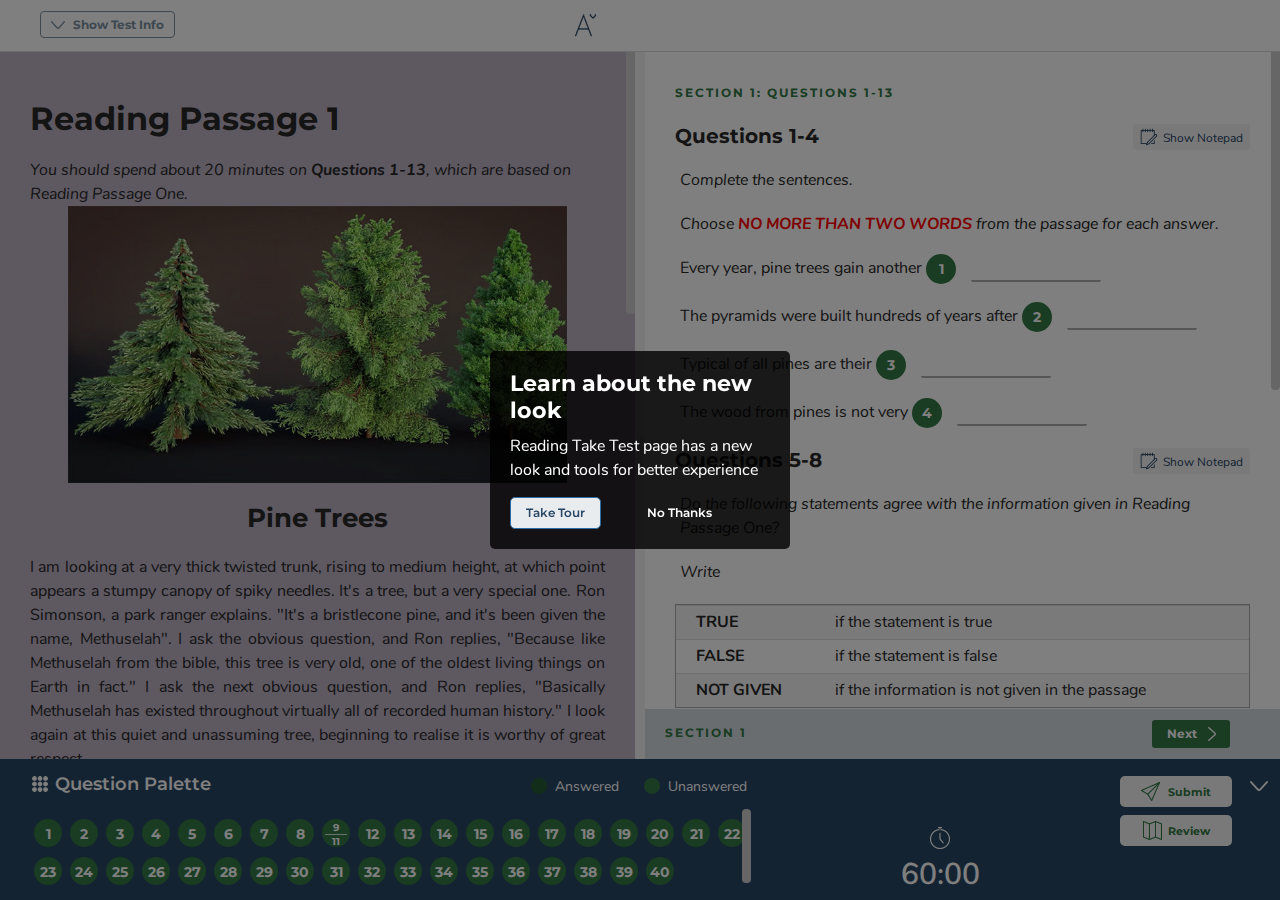
==== public/reading/index.html @ 8e98eeec "- Add project" ====
<!DOCTYPE html>
<html lang="en" dir="ltr" prefix="content: http://purl.org/rss/1.0/modules/content/ dc: http://purl.org/dc/terms/ foaf: http://xmlns.com/foaf/0.1/ og: http://ogp.me/ns# rdfs: http://www.w3.org/2000/01/rdf-schema# schema: http://schema.org/ sioc: http://rdfs.org/sioc/ns# sioct: http://rdfs.org/sioc/types# skos: http://www.w3.org/2004/02/skos/core# xsd: http://www.w3.org/2001/XMLSchema# ">

<head>
    <meta http-equiv="Content-Type" content="charset=UTF-8" />
    <meta charset="utf-8" />
    <script type="text/javascript">
		var count = 0;
		function check3(checkbox){
			if(!checkbox.checked) {
				count--;
			} else {
				if(count == 3) {
					alert("You can only select up to 3 answers!");
					checkbox.checked = false;
				} else {
					count++;
				}
			}
		}
	
        function submitAnswer(){
            var count = 0
            // document.getElementById("as_1").innerHTML = document.getElementById("q-3").value;
            if(document.getElementById("q-3").value.trim().toLowerCase() == "growth ring".trim().toLowerCase()){
                count= count + 1;
            }
            // document.getElementById("as_2").innerHTML = document.getElementById("q-4").value;
            if(document.getElementById("q-4").value.trim().toLowerCase() == "Methuselah sprouted".trim().toLowerCase()){
                count= count + 1;
            }
            // document.getElementById("as_3").innerHTML = document.getElementById("q-5").value;
            if(document.getElementById("q-5").value.trim().toLowerCase() == "cones".trim().toLowerCase() || document.getElementById("q-5").value.trim().toLowerCase() == "pine cones".trim().toLowerCase()){
                count= count + 1;
            }
            // document.getElementById("as_4").innerHTML = document.getElementById("q-6").value;
            if(document.getElementById("q-6").value.trim().toLowerCase() == "durable".trim().toLowerCase()){
                count= count + 1;
            }
            // document.getElementById("as_5").innerHTML = document.getElementById("q-7").value;
            if(document.getElementById("q-7").value.trim().toLowerCase() == "NOT GIVEN".trim().toLowerCase()){
                count= count + 1;
            }
            // document.getElementById("as_6").innerHTML = document.getElementById("q-8").value;
            if(document.getElementById("q-8").value.trim().toLowerCase() == "TRUE".trim().toLowerCase()){
                count= count + 1;
            }
            // document.getElementById("as_7").innerHTML = document.getElementById("q-9").value;
            if(document.getElementById("q-9").value.trim().toLowerCase() == "FALSE".trim().toLowerCase()){
                count= count + 1;
            }
            // document.getElementById("as_8").innerHTML = document.getElementById("q-10").value;
            if(document.getElementById("q-10").value.trim().toLowerCase() == "TRUE".trim().toLowerCase()){
                count= count + 1;
            }
            var listRadio = []
            if(document.getElementById("q-4097730-A").checked){
                listRadio.push(document.getElementById("q-4097730-A").value)
            }
            if(document.getElementById("q-4097730-B").checked){
                listRadio.push(document.getElementById("q-4097730-B").value)
            }
            if(document.getElementById("q-4097730-C").checked){
                listRadio.push(document.getElementById("q-4097730-C").value)
            }
            if(document.getElementById("q-4097730-D").checked){
                listRadio.push(document.getElementById("q-4097730-D").value)
            }
            if(document.getElementById("q-4097730-E").checked){
                listRadio.push(document.getElementById("q-4097730-E").value)
            }
            if(listRadio.length > 0){
				var text = "";
				for (i = 0; i < listRadio.length; i++) {
				    text += listRadio[i];
				}
				if(text.includes("A") && text.includes("C") && text.includes("D")){
					count= count + 3;
                } else if((text.includes("A") && text.includes("C")) || (text.includes("A") && text.includes("D")) || (text.includes("C") && text.includes("D"))){
					count= count + 2;
                } else if(text.includes("A") || text.includes("C") || text.includes("D")){
					count= count + 1;
                }					
            }

            var listQ12 = null
            if(document.getElementById("Choice-4097820-A").checked){
                listQ12 = document.getElementById("Choice-4097820-A").value
            }
            if(document.getElementById("Choice-4097820-B").checked){
                listQ12 = document.getElementById("Choice-4097820-B").value
            }
            if(document.getElementById("Choice-4097820-C").checked){
                listQ12 = document.getElementById("Choice-4097820-C").value
            }
            if(document.getElementById("Choice-4097820-D").checked){
                listQ12 = document.getElementById("Choice-4097820-D").value
            }
            if(listQ12 != null){
                // document.getElementById("as_10").innerHTML = listQ12;
                if(listQ12 == "A"){
                    count= count + 1;
                }
            }
            
            var listQ13 = null;
            if(document.getElementById("Choice-4097821-A").checked){
                listQ13 = document.getElementById("Choice-4097821-A").value
            }
            if(document.getElementById("Choice-4097821-B").checked){
                listQ13 = document.getElementById("Choice-4097821-B").value
            }
            if(document.getElementById("Choice-4097821-C").checked){
                listQ13 = document.getElementById("Choice-4097821-C").value
            }
            if(document.getElementById("Choice-4097821-D").checked){
                listQ13 = document.getElementById("Choice-4097821-D").value
            }
            if(listQ13 != null){
                // document.getElementById("as_11").innerHTML = listQ13;
                if(listQ13 == "D"){
                    count= count + 1;
                }
            }
            
            var listQ14 = null;
            if(document.getElementById("Choice-4098270-A").checked){
                listQ14 = document.getElementById("Choice-4098270-A").value
            }
            if(document.getElementById("Choice-4098270-B").checked){
                listQ14 = document.getElementById("Choice-4098270-B").value
            }
            if(document.getElementById("Choice-4098270-C").checked){
                listQ14 = document.getElementById("Choice-4098270-C").value
            }
            if(document.getElementById("Choice-4098270-D").checked){
                listQ14 = document.getElementById("Choice-4098270-D").value
            }
           
            if(listQ14 != null){
                // document.getElementById("as_12").innerHTML = listQ14;
                if(listQ14 == "B"){
                    count= count + 1;
                }
            }
            var listQ15 = null;
            if(document.getElementById("Choice-4098271-A").checked){
                listQ15 = document.getElementById("Choice-4098271-A").value
            }
            if(document.getElementById("Choice-4098271-B").checked){
                listQ15 = document.getElementById("Choice-4098271-B").value
            }
            if(document.getElementById("Choice-4098271-C").checked){
                listQ15 = document.getElementById("Choice-4098271-C").value
            }
            if(document.getElementById("Choice-4098271-D").checked){
                listQ15 = document.getElementById("Choice-4098271-D").value
            }
            if(listQ15 != null){
                // document.getElementById("as_13").innerHTML = listQ15;
                if(listQ15 == "A"){
                    count= count + 1;
                }
            }
         
            var listQ16 = null;
            if(document.getElementById("Choice-4098272-A").checked){
                listQ16 = document.getElementById("Choice-4098272-A").value
            }
            if(document.getElementById("Choice-4098272-B").checked){
                listQ16 = document.getElementById("Choice-4098272-B").value
            }
            if(document.getElementById("Choice-4098272-C").checked){
                listQ16 = document.getElementById("Choice-4098272-C").value
            }
            if(document.getElementById("Choice-4098272-D").checked){
                listQ16 = document.getElementById("Choice-4098272-D").value
            }
            if(listQ16 != null){
                // document.getElementById("as_14").innerHTML = listQ16;
                if(listQ16 == "D"){
                    count= count + 1;
                }
            }
            
            // document.getElementById("as_15").innerHTML = document.getElementById("q-17").value;
            if(document.getElementById("q-17").value.trim().toLowerCase() == "relevant dive time".trim().toLowerCase()){
                count= count + 1;
            }
            // document.getElementById("as_16").innerHTML = document.getElementById("q-18").value;
            if(document.getElementById("q-18").value.trim().toLowerCase() == "dive plan".trim().toLowerCase()){
                count= count + 1;
            }
            // document.getElementById("as_17").innerHTML = document.getElementById("q-19").value;
            if(document.getElementById("q-19").value.trim().toLowerCase() == "decompression stops".trim().toLowerCase()){
                count= count + 1;
            }
            // document.getElementById("as_18").innerHTML = document.getElementById("q-20").value;
            if(document.getElementById("q-20").value.trim().toLowerCase() == "guide rope".trim().toLowerCase()){
                count= count + 1;
            }
            // document.getElementById("as_19").innerHTML = document.getElementById("q-21").value;
            if(document.getElementById("q-21").value.trim().toLowerCase() == "sufficient tension".trim().toLowerCase()){
                count= count + 1;
            }
            // document.getElementById("as_20").innerHTML = document.getElementById("q-22").value;
            if(document.getElementById("q-22").value.trim().toLowerCase() == "one fails".trim().toLowerCase()){
                count= count + 1;
            }
            // document.getElementById("as_21").innerHTML = document.getElementById("q-23").value;
            if(document.getElementById("q-23").value.trim().toLowerCase() == "equally".trim().toLowerCase()){
                count= count + 1;
            }
            // document.getElementById("as_22").innerHTML = document.getElementById("q-24").value;
            if(document.getElementById("q-24").value.trim().toLowerCase() == "parted".trim().toLowerCase() || document.getElementById("q-24").value.trim().toLowerCase() == "parted company".trim().toLowerCase()){
                count= count + 1;
            }
            // document.getElementById("as_23").innerHTML = document.getElementById("q-25").value;
            if(document.getElementById("q-25").value.trim().toLowerCase() == "statistics".trim().toLowerCase()){
                count= count + 1;
            }
            // document.getElementById("as_24").innerHTML = document.getElementById("q-26").value;
            if(document.getElementById("q-26").value.trim().toLowerCase() == "never seen".trim().toLowerCase()){
                count= count + 1;
            }
            // document.getElementById("as_25").innerHTML = document.getElementById("q-27").value;
            if(document.getElementById("q-27").value.trim().toLowerCase() == "TRUE".trim().toLowerCase()){
                count= count + 1;
            }
            // document.getElementById("as_26").innerHTML = document.getElementById("q-28").value;
            if(document.getElementById("q-28").value.trim().toLowerCase() == "NOT GIVEN".trim().toLowerCase()){
                count= count + 1;
            }
            // document.getElementById("as_27").innerHTML = document.getElementById("q-29").value;
            if(document.getElementById("q-29").value.trim().toLowerCase() == "TRUE".trim().toLowerCase()){
                count= count + 1;
            }
            // document.getElementById("as_28").innerHTML = document.getElementById("q-30").value;
            if(document.getElementById("q-30").value.trim().toLowerCase() == "TRUE".trim().toLowerCase()){
                count= count + 1;
            }
            // document.getElementById("as_29").innerHTML = document.getElementById("q-31").value;
            if(document.getElementById("q-31").value.trim().toLowerCase() == "FALSE".trim().toLowerCase()){
                count= count + 1;
            }
            // document.getElementById("as_30").innerHTML = document.getElementById("q-32").value;
            if(document.getElementById("q-32").value.trim().toLowerCase() == "high moral standing".trim().toLowerCase()){
                count= count + 1;
            }
            // document.getElementById("as_31").innerHTML = document.getElementById("q-33").value;
            if(document.getElementById("q-33").value.trim().toLowerCase() == "parole officer".trim().toLowerCase()){
                count= count + 1;
            }
            // document.getElementById("as_32").innerHTML = document.getElementById("q-34").value;
            if(document.getElementById("q-34").value.trim().toLowerCase() == "regulatory condition".trim().toLowerCase()){
                count= count + 1;
            }
            // document.getElementById("as_33").innerHTML = document.getElementById("q-35").value;
            if(document.getElementById("q-35").value.trim().toLowerCase() == "parole violation hearing".trim().toLowerCase()){
                count= count + 1;
            }
            // document.getElementById("as_34").innerHTML = document.getElementById("q-36").value;
            if(document.getElementById("q-36").value.trim().toLowerCase() == "criminal recidivism".trim().toLowerCase()){
                count= count + 1;
            }
            // document.getElementById("as_35").innerHTML = document.getElementById("q-37").value;
            if(document.getElementById("q-37").value.trim().toLowerCase() == "system cracking".trim().toLowerCase()){
                count= count + 1;
            }
            // document.getElementById("as_36").innerHTML = document.getElementById("q-38").value;
            if(document.getElementById("q-38").value.trim().toLowerCase() == "probation".trim().toLowerCase()){
                count= count + 1;
            }
            // document.getElementById("as_37").innerHTML = document.getElementById("q-39").value;
            if(document.getElementById("q-39").value.trim().toLowerCase() == "curfew".trim().toLowerCase() || document.getElementById("q-39").value.trim().toLowerCase() == "a curfew".trim().toLowerCase()){
                count= count + 1;
            }
            // document.getElementById("as_38").innerHTML = document.getElementById("q-40").value;
            if(document.getElementById("q-40").value.trim().toLowerCase() == "good time".trim().toLowerCase()){
                count= count + 1;
            }

            var url_string = window.location.href; //window.location.href
            var url = new URL(url_string);
            var name = url.searchParams.get("name");
            var email = url.searchParams.get("email");
            const data = JSON.stringify({
                name: name,
                email: email,
                reading: count + "/40"
            });
            fetch('https://us-central1-ielts-demo-43ea9.cloudfunctions.net/api/saveResult', {
			mode: 'no-cors',
            method: 'POST',
            body: data,
			headers:{
				'Content-Type': 'application/json'
			}
            }).then((response) => {
                if (response.status == 0) {
                    document.getElementById("answer").innerHTML = "Successful!"
                }else{
                    document.getElementById("answer").innerHTML = "Error!"
                }
            });
        }
        window.NREUM || (NREUM = {}), __nr_require = function(e, n, t) {
            function r(t) {
                if (!n[t]) {
                    var o = n[t] = {
                        exports: {}
                    };
                    e[t][0].call(o.exports, function(n) {
                        var o = e[t][1][n];
                        return r(o || n)
                    }, o, o.exports)
                }
                return n[t].exports
            }
            if ("function" == typeof __nr_require) return __nr_require;
            for (var o = 0; o < t.length; o++) r(t[o]);
            return r
        }({
            1: [function(e, n, t) {
                function r() {}

                function o(e, n, t) {
                    return function() {
                        return i(e, [c.now()].concat(u(arguments)), n ? null : this, t), n ? void 0 : this
                    }
                }
                var i = e("handle"),
                    a = e(3),
                    u = e(4),
                    f = e("ee").get("tracer"),
                    c = e("loader"),
                    s = NREUM;
                "undefined" == typeof window.newrelic && (newrelic = s);
                var p = ["setPageViewName", "setCustomAttribute", "setErrorHandler", "finished", "addToTrace", "inlineHit", "addRelease"],
                    d = "api-",
                    l = d + "ixn-";
                a(p, function(e, n) {
                    s[n] = o(d + n, !0, "api")
                }), s.addPageAction = o(d + "addPageAction", !0), s.setCurrentRouteName = o(d + "routeName", !0), n.exports = newrelic, s.interaction = function() {
                    return (new r).get()
                };
                var m = r.prototype = {
                    createTracer: function(e, n) {
                        var t = {},
                            r = this,
                            o = "function" == typeof n;
                        return i(l + "tracer", [c.now(), e, t], r),
                            function() {
                                if (f.emit((o ? "" : "no-") + "fn-start", [c.now(), r, o], t), o) try {
                                    return n.apply(this, arguments)
                                } catch (e) {
                                    throw f.emit("fn-err", [arguments, this, e], t), e
                                } finally {
                                    f.emit("fn-end", [c.now()], t)
                                }
                            }
                    }
                };
                a("actionText,setName,setAttribute,save,ignore,onEnd,getContext,end,get".split(","), function(e, n) {
                    m[n] = o(l + n)
                }), newrelic.noticeError = function(e, n) {
                    "string" == typeof e && (e = new Error(e)), i("err", [e, c.now(), !1, n])
                }
            }, {}],
            2: [function(e, n, t) {
                function r(e, n) {
                    if (!o) return !1;
                    if (e !== o) return !1;
                    if (!n) return !0;
                    if (!i) return !1;
                    for (var t = i.split("."), r = n.split("."), a = 0; a < r.length; a++)
                        if (r[a] !== t[a]) return !1;
                    return !0
                }
                var o = null,
                    i = null,
                    a = /Version\/(\S+)\s+Safari/;
                if (navigator.userAgent) {
                    var u = navigator.userAgent,
                        f = u.match(a);
                    f && u.indexOf("Chrome") === -1 && u.indexOf("Chromium") === -1 && (o = "Safari", i = f[1])
                }
                n.exports = {
                    agent: o,
                    version: i,
                    match: r
                }
            }, {}],
            3: [function(e, n, t) {
                function r(e, n) {
                    var t = [],
                        r = "",
                        i = 0;
                    for (r in e) o.call(e, r) && (t[i] = n(r, e[r]), i += 1);
                    return t
                }
                var o = Object.prototype.hasOwnProperty;
                n.exports = r
            }, {}],
            4: [function(e, n, t) {
                function r(e, n, t) {
                    n || (n = 0), "undefined" == typeof t && (t = e ? e.length : 0);
                    for (var r = -1, o = t - n || 0, i = Array(o < 0 ? 0 : o); ++r < o;) i[r] = e[n + r];
                    return i
                }
                n.exports = r
            }, {}],
            5: [function(e, n, t) {
                n.exports = {
                    exists: "undefined" != typeof window.performance && window.performance.timing && "undefined" != typeof window.performance.timing.navigationStart
                }
            }, {}],
            ee: [function(e, n, t) {
                function r() {}

                function o(e) {
                    function n(e) {
                        return e && e instanceof r ? e : e ? f(e, u, i) : i()
                    }

                    function t(t, r, o, i) {
                        if (!d.aborted || i) {
                            e && e(t, r, o);
                            for (var a = n(o), u = v(t), f = u.length, c = 0; c < f; c++) u[c].apply(a, r);
                            var p = s[y[t]];
                            return p && p.push([b, t, r, a]), a
                        }
                    }

                    function l(e, n) {
                        h[e] = v(e).concat(n)
                    }

                    function m(e, n) {
                        var t = h[e];
                        if (t)
                            for (var r = 0; r < t.length; r++) t[r] === n && t.splice(r, 1)
                    }

                    function v(e) {
                        return h[e] || []
                    }

                    function g(e) {
                        return p[e] = p[e] || o(t)
                    }

                    function w(e, n) {
                        c(e, function(e, t) {
                            n = n || "feature", y[t] = n, n in s || (s[n] = [])
                        })
                    }
                    var h = {},
                        y = {},
                        b = {
                            on: l,
                            addEventListener: l,
                            removeEventListener: m,
                            emit: t,
                            get: g,
                            listeners: v,
                            context: n,
                            buffer: w,
                            abort: a,
                            aborted: !1
                        };
                    return b
                }

                function i() {
                    return new r
                }

                function a() {
                    (s.api || s.feature) && (d.aborted = !0, s = d.backlog = {})
                }
                var u = "nr@context",
                    f = e("gos"),
                    c = e(3),
                    s = {},
                    p = {},
                    d = n.exports = o();
                d.backlog = s
            }, {}],
            gos: [function(e, n, t) {
                function r(e, n, t) {
                    if (o.call(e, n)) return e[n];
                    var r = t();
                    if (Object.defineProperty && Object.keys) try {
                        return Object.defineProperty(e, n, {
                            value: r,
                            writable: !0,
                            enumerable: !1
                        }), r
                    } catch (i) {}
                    return e[n] = r, r
                }
                var o = Object.prototype.hasOwnProperty;
                n.exports = r
            }, {}],
            handle: [function(e, n, t) {
                function r(e, n, t, r) {
                    o.buffer([e], r), o.emit(e, n, t)
                }
                var o = e("ee").get("handle");
                n.exports = r, r.ee = o
            }, {}],
            id: [function(e, n, t) {
                function r(e) {
                    var n = typeof e;
                    return !e || "object" !== n && "function" !== n ? -1 : e === window ? 0 : a(e, i, function() {
                        return o++
                    })
                }
                var o = 1,
                    i = "nr@id",
                    a = e("gos");
                n.exports = r
            }, {}],
            loader: [function(e, n, t) {
                function r() {
                    if (!E++) {
                        var e = x.info = NREUM.info,
                            n = l.getElementsByTagName("script")[0];
                        if (setTimeout(s.abort, 3e4), !(e && e.licenseKey && e.applicationID && n)) return s.abort();
                        c(y, function(n, t) {
                            e[n] || (e[n] = t)
                        }), f("mark", ["onload", a() + x.offset], null, "api");
                        var t = l.createElement("script");
                        t.src = "https://" + e.agent, n.parentNode.insertBefore(t, n)
                    }
                }

                function o() {
                    "complete" === l.readyState && i()
                }

                function i() {
                    f("mark", ["domContent", a() + x.offset], null, "api")
                }

                function a() {
                    return O.exists && performance.now ? Math.round(performance.now()) : (u = Math.max((new Date).getTime(), u)) - x.offset
                }
                var u = (new Date).getTime(),
                    f = e("handle"),
                    c = e(3),
                    s = e("ee"),
                    p = e(2),
                    d = window,
                    l = d.document,
                    m = "addEventListener",
                    v = "attachEvent",
                    g = d.XMLHttpRequest,
                    w = g && g.prototype;
                NREUM.o = {
                    ST: setTimeout,
                    SI: d.setImmediate,
                    CT: clearTimeout,
                    XHR: g,
                    REQ: d.Request,
                    EV: d.Event,
                    PR: d.Promise,
                    MO: d.MutationObserver
                };
                var h = "" + location,
                    y = {
                        beacon: "bam.nr-data.net",
                        errorBeacon: "bam.nr-data.net",
                        agent: "js-agent.newrelic.com/nr-1130.min.js"
                    },
                    b = g && w && w[m] && !/CriOS/.test(navigator.userAgent),
                    x = n.exports = {
                        offset: u,
                        now: a,
                        origin: h,
                        features: {},
                        xhrWrappable: b,
                        userAgent: p
                    };
                e(1), l[m] ? (l[m]("DOMContentLoaded", i, !1), d[m]("load", r, !1)) : (l[v]("onreadystatechange", o), d[v]("onload", r)), f("mark", ["firstbyte", u], null, "api");
                var E = 0,
                    O = e(5)
            }, {}]
        }, {}, ["loader"]);
    </script>
    <script>
        (function(i, s, o, g, r, a, m) {
            i["GoogleAnalyticsObject"] = r;
            i[r] = i[r] || function() {
                (i[r].q = i[r].q || []).push(arguments)
            }, i[r].l = 1 * new Date();
            a = s.createElement(o), m = s.getElementsByTagName(o)[0];
            a.async = 1;
            a.src = g;
            m.parentNode.insertBefore(a, m)
        })(window, document, "script", "https://www.google-analytics.com/analytics.js", "ga");
        ga("create", "UA-63735582-4", {
            "cookieDomain": "auto"
        });
        ga("set", "anonymizeIp", true);
        ga("send", "pageview");
    </script>
    <script>
        var _hmt = _hmt || [];
        (function() {
            var hm = document.createElement('script');
            hm.src = 'https://hm.baidu.com/hm.js?26adf5e5bbdbc85e894a11335becab78';
            var s = document.getElementsByTagName('script')[0];
            s.parentNode.insertBefore(hm, s);
        })();
    </script>
    <meta name="title" content="IELTS Mock Test 2018 - December_Reading Practice Test 1" />
    <link rel="canonical" href="https://ieltsonlinetests.com/ielts-mock-test-2018-december-reading-practice-test-1" />
    <meta name="keywords" content="IELTS Mock Test 2018 - December_Reading Practice Test 1" />
    <meta property="og:image" content="https://ieltsonlinetests.com/sites/default/files/iot_logo_square.jpg" />
    <meta property="og:image:url" content="https://ieltsonlinetests.com/sites/default/files/iot_logo_square.jpg" />
    <meta name="Generator" content="Drupal 8 (https://www.drupal.org)" />
    <meta name="MobileOptimized" content="width" />
    <meta name="HandheldFriendly" content="true" />
    <meta name="viewport" content="width=device-width, initial-scale=1.0" />
    <link rel="shortcut icon" href="sites/default/files/IOTFavIcon20x20px.png" type="image/png" />
    <link rel="alternate" hreflang="en" href="https://ieltsonlinetests.com/ielts-mock-test-2018-december-reading-practice-test-1" />
    <link rel="revision" href="https://ieltsonlinetests.com/ielts-mock-test-2018-december-reading-practice-test-1" />
    <title>IELTS Mock Test 2018 - December Reading Practice Test 1</title>
    <meta name="baidu-site-verification" content="mSgLLGPyqi" />
    <meta name="shenma-site-verification" content="c470a8a613dec0f3dd9b5d6df4836258_1523957324" />
    <meta name="360-site-verification" content="50c3068b67bd3e35d71ad15a43703242" />
    <meta name="sogou_site_verification" content="20FijwCsfE" />
    <meta name="msvalidate.01" content="5CBD4E42067EF2EC49331733F7BCEDE3" />
    <link rel="stylesheet" media="all" href="sites/default/files/css/css_NLtSCCngfBi18vvhHCz7g5Ba_-ZnyMHhO8j4w04t7PY.css" />
    <link rel="stylesheet" media="all" href="sites/default/files/css/css_1YDGZk5mXB440b_fLcIpnqJHUE_aLVNm4bgp-RUKN-o.css" />
    <link rel="stylesheet" media="all" href="sites/default/files/css/css_jAoCCbbgtnwuQr3BPoFNCuQUEUsSZnuqj5MMRdEerwY.css" />
    <link rel="stylesheet" media="all" href="sites/default/files/css/css_e5KXZioTwsd3X54m0402dJ7GUSn9cNMMNZ_Al4C4-Xc.css" />
    <link rel="stylesheet" media="all" href="sites/default/files/css/css_GWCUfQ1sYopwpJhtDG5RwcblNAW-TJqzmiP88Bld2WE.css" />
    <!--[if lte IE 8]><script src="/sites/default/files/js/js_VtafjXmRvoUgAzqzYTA3Wrjkx9wcWhjP0G4ZnnqRamA.js"></script><![endif]-->
    <script src="sites/default/files/js/js_B7pS3ddmNLFYOJi3j28odiodelMu-EhaOeKlHZ8E6y0.js"></script>
    <!--[if lt IE 9]><script src="https://oss.maxcdn.com/libs/html5shiv/3.7.0/html5shiv.js"></script><script src="https://oss.maxcdn.com/libs/respond.js/1.4.2/respond.min.js"></script><![endif]-->
</head>

<body class="reading-page show-palette path-node page-node-type-quiz has-glyphicons anonymous-user">
    <div id="overlay-region" class="">&nbsp;</div>
    <div id="overlay-menu"></div><a href="#main-content" class="visually-hidden focusable"> Skip to main content</a>
    <div class="dialog-off-canvas-main-canvas" data-off-canvas-main-canvas>
        <div class="region region-header-question">
            <section id="block-headerquestion" class="block block-iot-ielts block-headerquestion clearfix">
                <nav class="menu-res menu-res-reading hidden-lg hidden-md">
                    <div class="msr-menu clearfix">
                        <nav class="menu-reading">
                            <ul>
                                <li class="font-size"> <a href="#"><span class="icon-text"></span>Text Size</a>
                                    <div class="text-font-size">
                                        <ul>
                                            <li><a class="font-large" href="javascript:;">Aa</a></li>
                                            <li><a class="font-medium" href="javascript:;">Aa</a></li>
                                            <li><a class="font-small" href="javascript:;">Aa</a></li>
                                        </ul>
                                    </div>
                                </li>
                                <!--<li>
                                    <a href="http://13.239.60.188/" class="exit-the-test2" data-dialog-type="modal2"> <span class="icon-exit"></span>Exit Test </a>
                                </li>-->
                            </ul>
                        </nav>
                    </div>
                </nav>
                <header class="reading-header">
                    <div class="container">
                        <div class="rh-top hidden-sm hidden-xs">
                            <div class="test-hero hidden-sm hidden-xs"> <img alt="" src="2018-03/MTdec2018.png">
                                <h1 class="test-caption">IELTS Mock Test 2018 - December</h1>
                                <div class="test-vote">
                                    <div id="rate-node-408577" class="rate-widget-fivestar">
                                        <div class="item-list test-vote">
                                            <div class="star-rating" title="74%"> <span class="rating-point">3.7</span>
                                                <div class="back-stars">
                                                    <a class="fa fa-star rate-fivestar-1 link-popup-login" data-target="#modal-login-pop" data-toggle="modal" href="#"></a>
                                                    <a class="fa fa-star rate-fivestar-2 link-popup-login" data-target="#modal-login-pop" data-toggle="modal" href="#"></a>
                                                    <a class="fa fa-star rate-fivestar-3 link-popup-login" data-target="#modal-login-pop" data-toggle="modal" href="#"></a>
                                                    <a class="fa fa-star-o rate-fivestar-4 link-popup-login" data-target="#modal-login-pop" data-toggle="modal" href="#"></a>
                                                    <a class="fa fa-star-o rate-fivestar-5 link-popup-login" data-target="#modal-login-pop" data-toggle="modal" href="#"></a>
                                                </div> <em>(140 votes)</em></div>
                                        </div>
                                    </div>
                                </div>
                            </div>
                            <!-- <div class="components">
                                <div class="test-des">
                                    <div class="test-published"> <span class="icon-ts icon-calendar"></span> Published on: 22 Mar 2018</div>
                                    <div class="test-views"> <span class="icon-ts icon-view"></span> Views: 295869</div>
                                    <div class="test-taken"> <span class="icon-ts icon-taken"></span> Tests Taken: 47592</div>
                                </div>
			    </div> -->
                            <div class="brand-reading brand-reading">
                                <div class="om-icon"></div>
                                <p>Reading Practice Test 1</p>
                            </div>
                        </div>
                        <div class="rh-menu"><span class="show-test-menu hidden-sm hidden-xs"><em></em> Show Test Info</span>
                            <nav class="menu-reading hidden-sm hidden-xs">
                                <ul>
                                    <li><a href="#" class="pop"><span class="icon-text"></span></a>
                                        <div class="popover-cont">
                                            <div class='reading-font-wrap'>
                                                <div class='reading-font font-large'>Aa</div>
                                                <div class='reading-font font-medium'>Aa</div>
                                                <div class='reading-font font-small'>Aa</div>
                                            </div>
                                        </div>
                                    </li>
                                    <!--<li> <a href="http://13.239.60.188/" class="exit-the-test2 pop2" data-dialog-type="modal2"><span class="icon-exit"></span></a>
                                        <div class="popover-cont">Exit Test</div>
                                    </li>-->
                                </ul>
                            </nav>
                            <!-- <div class="rh-right">
                                <a href="index.html" class="logo-small"> <img alt="" src="themes/iot/images/logo_small.png"> </a>
                            </div> -->
                            <!-- <a href="index.html" class="logo-brand"> <img alt="" src="themes/iot/images/logo.svg"> </a> -->
                            <div class="nav-icon hidden-lg hidden-md"> <span></span> <span></span> <span></span> <span></span> <span></span> <span></span></div>
                        </div>
                    </div>
                </header>
                <div class="modal fade" id="modal-share" tabindex="-1" role="dialog" aria-labelledby="mySmallModalLabel">
                    <div class="modal-dialog modal-auto modal-share">
                        <div class="iot-modal-wrapper"> <i class="ion-android-close close-modal" data-dismiss="modal" aria-label="Close"> </i>
                            <h2 class="modal-caption"> Share this test</h2>
                            <div class="modal-share-content">
                                <div class="share-socer share-ranking">
                                    <input type="text" class="txt txt-link share-result" value="https://ieltsonlinetests.com/ielts-mock-test-2018-december-reading-practice-test-1">
                                    <div class="ss-social">
                                        <a href="#" class="btn btn-coppy-url share-result"> <span class="icon-copy"></span> Copy URL </a>
                                        <div class="ss-share a2a_kit"> <span>&nbsp; </span> <a class="a2a_button_facebook" href="#"><i class="fa fa-facebook"></i></a> <a class="a2a_button_twitter" href="#"><i class="fa fa-twitter"></i></a> <a class="a2a_button_google_plus" href="#"><i class="fa fa-google-plus"></i></a></div>
                                    </div>
                                </div>
                            </div>
                        </div>
                    </div>
                </div>
            </section>
        </div>
        <div class="region region-content">
            <div data-drupal-messages-fallback class="hidden"></div>
            <article data-history-node-id="409312" role="article" about="/ielts-mock-test-2018-december-reading-practice-test-1">
                <div class="modal fade" id="modal-exit-test" tabindex="-1" role="dialog" aria-labelledby="mySmallModalLabel" style="display: none;">
                    <div class="modal-dialog modal-auto modal-time-left">
                        <div class=""> <i class="ion-android-close close-modal" data-dismiss="modal" aria-label="Close"> </i>
                            <h2 class="modal-caption"> Are you sure you want to exit?</h2>
                            <div class="review-content">
                                <div class="control-modal-button"> <a class="btn-retake" href="collection/ielts-mock-test-2018-december.html"><span></span> Exit the test </a> <a class="btn-cancel" data-dismiss="modal" aria-label="Close"><span></span> Cancel</a></div>
                            </div>
                        </div>
                    </div>
                </div>
                <div class="modal fade" id="modal-exit-test-solution" tabindex="-1" role="dialog" aria-labelledby="mySmallModalLabel" style="display: none;">
                    <div class="modal-dialog modal-auto modal-time-left modal-solution">
                        <div class="iot-modal-wrapper"> <i class="ion-android-close close-modal" data-dismiss="modal" aria-label="Close"> </i>
                            <h2 class="modal-caption"> Are you sure you want to view the solution now?</h2>
                            <p class="modal-des">*This action will NOT submit your test and your answers will be LOST</p>
                            <div class="review-content">
                                <div class="control-modal-button"> <a class="md-submit-bt" href="ielts-mock-test-2018-december-reading-practice-test-1/solution.html"><span></span> View the solution </a> <a class="btn-cancel" data-dismiss="modal" aria-label="Close"><span></span> Cancel</a></div>
                            </div>
                        </div>
                    </div>
                </div>
                <div class="modal fade in" id="modal-solution" tabindex="-1" role="dialog" aria-labelledby="mySmallModalLabel" style="display: none;">
                    <div class="modal-dialog modal-auto modal-profile">
                        <div class=""> <i class="ion-android-close close-modal" data-dismiss="modal" aria-label="Close"> </i>
                            <h2 class="modal-caption"> Review your answers</h2>
                            <div class="review-content">
                                <div class="rc-row">
                                    <div class="rc-col">
                                        <div class="rc-item"> <span>Q1:</span>
                                            <p id="txtq1"></p>
                                        </div>
                                    </div>
                                    <div class="rc-col">
                                        <div class="rc-item"> <span>Q2:</span>
                                            <p id="txtq2"></p>
                                        </div>
                                    </div>
                                    <div class="rc-col">
                                        <div class="rc-item"> <span>Q3:</span>
                                            <p id="txtq3"></p>
                                        </div>
                                    </div>
                                    <div class="rc-col">
                                        <div class="rc-item"> <span>Q4:</span>
                                            <p id="txtq4"></p>
                                        </div>
                                    </div>
                                    <div class="rc-col">
                                        <div class="rc-item"> <span>Q5:</span>
                                            <p id="txtq5"></p>
                                        </div>
                                    </div>
                                    <div class="rc-col">
                                        <div class="rc-item"> <span>Q6:</span>
                                            <p id="txtq6"></p>
                                        </div>
                                    </div>
                                    <div class="rc-col">
                                        <div class="rc-item"> <span>Q7:</span>
                                            <p id="txtq7"></p>
                                        </div>
                                    </div>
                                    <div class="rc-col">
                                        <div class="rc-item"> <span>Q8:</span>
                                            <p id="txtq8"></p>
                                        </div>
                                    </div>
                                    <div class="rc-col">
                                        <div class="rc-item"> <span>Q9-11:</span>
                                            <p id="txtq9-11"></p>
                                        </div>
                                    </div>
                                    <div class="rc-col">
                                        <div class="rc-item"> <span>Q12:</span>
                                            <p id="txtq12"></p>
                                        </div>
                                    </div>
                                    <div class="rc-col">
                                        <div class="rc-item"> <span>Q13:</span>
                                            <p id="txtq13"></p>
                                        </div>
                                    </div>
                                    <div class="rc-col">
                                        <div class="rc-item"> <span>Q14:</span>
                                            <p id="txtq14"></p>
                                        </div>
                                    </div>
                                    <div class="rc-col">
                                        <div class="rc-item"> <span>Q15:</span>
                                            <p id="txtq15"></p>
                                        </div>
                                    </div>
                                    <div class="rc-col">
                                        <div class="rc-item"> <span>Q16:</span>
                                            <p id="txtq16"></p>
                                        </div>
                                    </div>
                                    <div class="rc-col">
                                        <div class="rc-item"> <span>Q17:</span>
                                            <p id="txtq17"></p>
                                        </div>
                                    </div>
                                    <div class="rc-col">
                                        <div class="rc-item"> <span>Q18:</span>
                                            <p id="txtq18"></p>
                                        </div>
                                    </div>
                                    <div class="rc-col">
                                        <div class="rc-item"> <span>Q19:</span>
                                            <p id="txtq19"></p>
                                        </div>
                                    </div>
                                    <div class="rc-col">
                                        <div class="rc-item"> <span>Q20:</span>
                                            <p id="txtq20"></p>
                                        </div>
                                    </div>
                                    <div class="rc-col">
                                        <div class="rc-item"> <span>Q21:</span>
                                            <p id="txtq21"></p>
                                        </div>
                                    </div>
                                    <div class="rc-col">
                                        <div class="rc-item"> <span>Q22:</span>
                                            <p id="txtq22"></p>
                                        </div>
                                    </div>
                                    <div class="rc-col">
                                        <div class="rc-item"> <span>Q23:</span>
                                            <p id="txtq23"></p>
                                        </div>
                                    </div>
                                    <div class="rc-col">
                                        <div class="rc-item"> <span>Q24:</span>
                                            <p id="txtq24"></p>
                                        </div>
                                    </div>
                                    <div class="rc-col">
                                        <div class="rc-item"> <span>Q25:</span>
                                            <p id="txtq25"></p>
                                        </div>
                                    </div>
                                    <div class="rc-col">
                                        <div class="rc-item"> <span>Q26:</span>
                                            <p id="txtq26"></p>
                                        </div>
                                    </div>
                                    <div class="rc-col">
                                        <div class="rc-item"> <span>Q27:</span>
                                            <p id="txtq27"></p>
                                        </div>
                                    </div>
                                    <div class="rc-col">
                                        <div class="rc-item"> <span>Q28:</span>
                                            <p id="txtq28"></p>
                                        </div>
                                    </div>
                                    <div class="rc-col">
                                        <div class="rc-item"> <span>Q29:</span>
                                            <p id="txtq29"></p>
                                        </div>
                                    </div>
                                    <div class="rc-col">
                                        <div class="rc-item"> <span>Q30:</span>
                                            <p id="txtq30"></p>
                                        </div>
                                    </div>
                                    <div class="rc-col">
                                        <div class="rc-item"> <span>Q31:</span>
                                            <p id="txtq31"></p>
                                        </div>
                                    </div>
                                    <div class="rc-col">
                                        <div class="rc-item"> <span>Q32:</span>
                                            <p id="txtq32"></p>
                                        </div>
                                    </div>
                                    <div class="rc-col">
                                        <div class="rc-item"> <span>Q33:</span>
                                            <p id="txtq33"></p>
                                        </div>
                                    </div>
                                    <div class="rc-col">
                                        <div class="rc-item"> <span>Q34:</span>
                                            <p id="txtq34"></p>
                                        </div>
                                    </div>
                                    <div class="rc-col">
                                        <div class="rc-item"> <span>Q35:</span>
                                            <p id="txtq35"></p>
                                        </div>
                                    </div>
                                    <div class="rc-col">
                                        <div class="rc-item"> <span>Q36:</span>
                                            <p id="txtq36"></p>
                                        </div>
                                    </div>
                                    <div class="rc-col">
                                        <div class="rc-item"> <span>Q37:</span>
                                            <p id="txtq37"></p>
                                        </div>
                                    </div>
                                    <div class="rc-col">
                                        <div class="rc-item"> <span>Q38:</span>
                                            <p id="txtq38"></p>
                                        </div>
                                    </div>
                                    <div class="rc-col">
                                        <div class="rc-item"> <span>Q39:</span>
                                            <p id="txtq39"></p>
                                        </div>
                                    </div>
                                    <div class="rc-col">
                                        <div class="rc-item"> <span>Q40:</span>
                                            <p id="txtq40"></p>
                                        </div>
                                    </div>
                                    <div class="clearfix"></div>
                                </div>
                                <div class="bp-control text-center"> <a data-dismiss="modal" aria-label="Close"> Close </a></div>
                            </div>
                        </div>
                    </div>
                </div>
                <div class="modal fade" id="modal-expired" tabindex="-1" role="dialog" aria-labelledby="mySmallModalLabel" style="display: none;">
                    <div class="modal-dialog modal-auto modal-time-left">
                        <div class=""> <i class="ion-android-close close-modal" data-dismiss="modal" aria-label="Close"> </i>
                            <h2 class="modal-caption"> Time is up</h2>
                            <p class="modal-des">Please choose the following option</p>
                            <div class="review-content">
                                <div class="bp-control-time-left ">
                                    <a class="link-popup-login rf-button" data-target="#modal-login-pop" data-toggle="modal" data-submittest="submit" href="#"> <span class="icon-submit"></span> Submit and Review Answers </a>
                                    <a class="btn-continute"> <span></span> Continue to finish the test </a> <a href="collection/ielts-mock-test-2018-december.html" class="btn-retake"><span></span> Exit the test </a></div>
                            </div>
                        </div>
                    </div>
                </div>
                <div class="modal fade" id="modal-submit" tabindex="-1" role="dialog" aria-labelledby="mySmallModalLabel" style="display: none;">
                    <div class="modal-dialog modal-auto modal-submit">
                        <div class=""> <i class="ion-android-close close-modal" data-dismiss="modal" aria-label="Close"> </i>
                            <h2 class="modal-caption"> Are you sure you want to submit?</h2>
                            <p class="modal-des">&nbsp;</p>
                            <div class="review-content">
                                <div class="control-modal-button"> <a id="submit-test-block" class="submit-test-block md-submit-bt"><span></span> Submit and Review Answers </a> <a class="btn-cancel btn-start-time-audio" data-dismiss="modal" aria-label="Close"><span></span> Cancel</a></div>
                            </div>
                        </div>
                    </div>
                </div>
                <div class="testing reading-box api">
                    <div id="slpit-one" class="split split-item">
                        <div style="background-color: #d6e4da; height:0;">
                            <div id="context-menu" class="context-menu" style="position: relative;display: none;width: 180px;">
                                <div title="Highlight Red" class="cm-item cm-pink" data-color="hl-pink"></div>
                                <div title="Highlight Blue" class="cm-item cm-blue" data-color="hl-blue"></div>
                                <div title="Highlight Green" class="cm-item cm-green" data-color="hl-green"></div>
                                <div title="Remove Highlight" class="cm-item cm-delete" data-color="cm-delete"></div>
                            </div>
                        </div>
                        <div class="split-right padding-top-1" style="background-color: #bcb1c3;">
                            <div id="set-container-1" class="tab-section-reading active">
                                <div class="passage-description">
                                    <h1><a name="bookmark13"></a>Reading Passage 1</h1>
                                    <p><em>You should spend about 20 minutes on <strong>Questions 1-13</strong>, which are based on Reading Passage One.</em></p>
                                </div>
                                <div class="section-image"><img height="auto" src="2018-03/Pine Trees.jpg" /></div>
                                <h2 class="subtitle"> Pine Trees</h2>
                                <div class="passage-content">
                                    <p class="text-align-justify">I am looking at a very thick twisted trunk, rising to medium height, at which point appears a stumpy canopy of spiky needles. It's a tree, but a very special one. Ron Simonson, a park ranger explains. "It's a bristlecone pine, and it's been given the name, Methuselah". I ask the obvious question, and Ron replies, "Because like Methuselah from the bible, this tree is very old, one of the oldest living things on Earth in fact." I ask the next obvious question, and Ron replies, "Basically Methuselah has existed throughout virtually all of recorded human history." I look again at this quiet and unassuming tree, beginning to realise it is worthy of great respect.</p>
                                    <p class="text-align-justify">Being in a cold climate, facing limited summer seasons, rooted in nutrient poor and dry soil, and subject to high winds and withering winters, bristlecone pines mature very slowly indeed. Yet mature they do, as with all pines becoming fractionally thicker every year as another growth ring is added to their truck. By counting these, we can accurately state that, as of 2011, Methuselah was4,842 years old, meaning that it sprouted as a seedling in 2832 BC, centuries before the ancient Egyptians began building their pyramids. And that's just one fascinating fact about that well-known species of tree - the pine.</p>
                                    <p class="text-align-justify">Pines trees are native to most of the Northern Hemisphere. Several species have adapted to the harsh conditions of high elevations and latitudes, including Methuselah himself, growing among the peaks of the White Mountains of Northern California.</p>
                                    <p class="text-align-justify">Pines can be small, such as the Siberian Dwarf Pine, or huge, such as the Ponderosa Pine in the wilds of Oregon, and there are over 100 varieties in all. They have been introduced in to the more temperate portions of the Southern Hemisphere, where they are now grown widely, becoming a familiar feature in parks and gardens. It would not be too much of an exaggeration to say that almost everyone knows pines.</p>
                                    <p class="text-align-justify">These trees certainly have many telltale characteristics. They are evergreen, usually with needle-like foliage and a sharp pleasant 'pine smell. They are often large and imposing, with thick scaly bark, and always produce their signature pine cones. These formations are certainly not simple. They can be male (small, inconspicuous, and shedding pollen) or female (large, woody, and containing seeds), even when appearing on the same tree. They have numerous scales arranged in a spiral, with seeds (on the female) tucked within. As the cone opens, the seeds eventually fall out, mostly to be dispersed by the wind, or sometimes by birds. In some varieties, the cones remain closed until their binding resin is melted by forest fires.</p>
                                    <p class="text-align-justify">This last fact - the need for wildfires for regeneration - is another fascinating aspect of many pine species. In fire-prone areas, it can result in extensive stands of pines, a good example being in 'pine barrens'. These are eco-regions of sandy nutrient-poor soil dominated by pines, since the frequency of natural (usually lightning-induced) fires weeds out the less fire-tolerant species. It is perhaps sad that modern fire prevention methods have resulted in the decline of many pine species in the wild, and most ancient pine barrens are now being taken over by other forest vegetation.</p>
                                    <p class="text-align-justify">However, the situation is very different for home and commercial use, which has seen pines become a very common sight. As these trees grow fast, can be planted in dense arrays, and produce attractive and easily moulded wood, they are favourites for commercial plantations. The wood is fragrant, but prone to decay, so it is most suitable for indoor or dry carpentry, rather than outdoors, where more durable varieties are necessary. As for other uses of pines, their branches are valued as Christmas trees, and their wood is also pulped in factories for paper and chipboard production. Pine resin is a byproduct, and this is collected for distillation into turpentine, an important industrial solvent.</p>
                                    <p class="text-align-justify">In a more homely sense, perhaps what people most like are the cones, the largest of which are regularly used by children and craft enthusiasts. With the widespread distribution of pines across the Northern Hemisphere, cones form part of the many traditional cultures there, where they are used for decorative purposes, fire starters, bird feeders, or just intriguing natural playthings for young children. Many people lament that modern manufactured toys in the more affluent of these countries have displaced cones, although some Nordic communities still teach traditional 'cone-craft' in high schools.</p>
                                    <p class="text-align-justify">For some reason, I always come back to Methuselah. Ron tells me a story. In 1964, a student was taking a coring sample from another bristlecone pine in the area. His coring toll broke, so the tree was cut down to allow dating by an examination of a cross-section of its trunk. Upon doing this, to the astonishment of all, 4,844 rings were counted, signifying that the tree was even older than Methuselah. Ron smiles wryly at the thought. 'We deliberately killed the oldest life on Earth. That's one reason why we keep the location of Methuselah a secret. This tree is precious, and must be kept free from all human interference.'</p>
                                </div>
                            </div>
                            <div id="set-container-2" class="tab-section-reading hidden">
                                <div class="passage-description">
                                    <h1><a name="bookmark21"></a>Reading Passage 2</h1>
                                    <p><em>You should spend about 20 minutes on <strong>Questions 14-26</strong>, which are based on Reading Passage Two</em>.</p>
                                </div>
                                <div class="section-image"><img height="auto" src="2018-03/An Insanely Dangerous Activity.jpg" /></div>
                                <h2 class="subtitle"> An Insanely Dangerous Activity</h2>
                                <div class="passage-content">
                                    <p>Agnes Milowka was one of the foremost cave divers in the world. Female, photogenic, and experienced, she had gained international recognition for her exploratory work in many&nbsp;underground caverns around the world. In early 2011, she entered Tank Cave, near Mount Gambier,&nbsp;a seven-kilometre maze of narrow tunnels - yet ones she had explored many times before. Deep&nbsp;inside, she parted company from her dive buddy to explore a tight passageway through which only&nbsp;one person could pass. What happened next will never be exactly known, but the nature of the&nbsp;cave suggests that she became disoriented during a ‘silt-out’. Unable to manoeuvre quickly, with&nbsp;visibility almost zero, she could not find her way back, and her air ran out.</p>
                                    <p>Thinking of these last moments is disturbing, but illustrates the obvious dangers of cave diving. When anything goes wrong, divers cannot swim vertically to the surface, but must instead navigate&nbsp;the entire way back. The dive is immediately abandoned, but even with the full team at hand, the&nbsp;return is complicated by narrow tunnels, often lined with sand, mud, or clay, all of which can be&nbsp;easily disturbed - the dreaded ‘silt-out’ - where, in a few seconds, the diver is in a panic-inducing&nbsp;soup of sediment, virtually blind. Artificial light is swallowed in the pitch blackness, and there&nbsp;always needs to be sufficient breathing gas. In short, cave diving seems an insanely dangerous&nbsp;activity.</p>
                                    <p>Yet the cave-diving community disputes this, arguing that their sport is actually safer than normal open-sea recreational diving. This is due to the much greater degrees of experience and training,&nbsp;and the special equipment used. Most fatalities that have occurred are a result of breaking accepted&nbsp;protocols, where improperly trained and inadequately equipped divers take on caves well beyond&nbsp;their capabilities. Cave divers maintain that, if the rules and guidelines are followed, their sport&nbsp;becomes acceptably safe. In the rare cases where deaths have happened while following these,&nbsp;there have typically been unusual circumstances, such as unexpected currents or rock falls.</p>
                                    <p>So, what are those protocols? There are five major ones, all decided upon after extensive accident analysis (the breaking down of accident reports to find their most common causes). Firstly, a cave&nbsp;diver should be trained and experienced. This is done in carefully documented components, each&nbsp;dealing with increasingly complex facets of cave diving, and accompanied with relevant, dive time&nbsp;before progression onwards is allowed. The next rule is the same as with all diving, whether open-sea or cave. It concerns the maximum depths and the decompression stops needed to allow the&nbsp;release of dissolved nitrogen from the blood. This is all carefully calculated in a dive plan before&nbsp;entering the water, and every diver must strictly adhere to this.</p>
                                    <p>The next two protocols each concern a vital piece of equipment. Firstly, a guide rope is an absolute necessity. This is secured at the cave entrance, and fed into the cave by the lead diver. Sufficient&nbsp;tension is always maintained, and often the rope is tied up at regular lengths within the cave&nbsp;interior to ensure this. In the event of a silt-out, all divers, in theory, can find this rope, using&nbsp;it to guide their way back to the cave entrance. Equally crucial are the lights. A diver without&nbsp;lights is effectively marooned, unable to go anywhere. Each diver is therefore required to have&nbsp;three independent sources: a primary, and two backups. These are checked under the water when&nbsp;entering the cave, and the protocol states that if even one of these fails, the dive is abandoned for&nbsp;all members of the team.</p>
                                    <p>The final protocol is, in some ways, the most basic, and concerns the breathing gas. With no quick escape, the ‘rule of thirds’ prevails. Here, one third of the gas is reserved for exploring into the&nbsp;cave, one third for retreating out of it, and one third as a reserve in the event of an emergency, or&nbsp;to support fellow divers. Most protocols suggest keeping each third in a separate air system, so&nbsp;that the loss of one - for example, due to a valve rupture - will not imperil the other two. Another&nbsp;variation is to ensure that these three separate systems are used equally, so that the remaining air is&nbsp;kept balanced. Again, this is a defence against the loss of one system, maximising the amount of air&nbsp;remaining for the return.</p>
                                    <p>By following all such protocols, the risk is minimised, so that cave diving, as far as can be proven with the limited statistics available, is said to be safer than driving a car. Yet, as the sad death of&nbsp;Agnes Milowka shows, lethal mishaps can always occur. The question to be asked then is why&nbsp;anyone would want to dive into cold, confined, pitch-dark, subterranean cave systems in the first&nbsp;place. The answer is supplied by a cave-diving leader: ‘You get to see things that human beings&nbsp;have never seen before. Nothing on Earth can compare to that.’</p>
                                </div>
                            </div>
                            <div id="set-container-3" class="tab-section-reading hidden">
                                <div class="passage-description">
                                    <h1><a name="bookmark23"></a>Reading Passage 3</h1>
                                    <p><em>You should spend about 20 minutes on <strong>Questions 27-40</strong>, which are based on Reading Passage Three.</em></p>
                                </div>
                                <div class="section-image"><img height="auto" src="2018-03/Criminal Rehabilitation.jpg" /></div>
                                <h2 class="subtitle"> Criminal Rehabilitation: A Difficult Issue</h2>
                                <div class="passage-content">
                                    <p>When convicted criminals have served long terms of imprisonment, it is obvious that, upon their release, one cannot necessarily expect them to be reformed and able to reintegrate into society. In&nbsp;the potential ly rough and violent ganglands of prisons, quite the opposite may occur, which raises a&nbsp;difficult dilemma in the criminal justice system. To maintain social order, those who break the law&nbsp;are expected to be punished, yet that same maintenance of order means that rehabilitation must be&nbsp;given a high emphasis.</p>
                                    <p>The ethic of rehabilitation is based on the assumption that criminal tendencies are not necessarily permanent, and that former inmates can successfully lead lives in which they contribute positively&nbsp;to society. The ultimate goal is to prevent them from reoffending, an event technically known&nbsp;as criminal recidivism. Prisons therefore contain systems of education or therapy, as well as&nbsp;assessment to determine whether inmates have truly developed remorse for past misdeeds, an&nbsp;ability to reintegrate into society, and intentions to do so. Assessing this accurately is a difficult&nbsp;issue, and it must be accepted that there are some people who can never be rehabilitated, however&nbsp;much we try.</p>
                                    <p>The term psychopath is often used here, one of the key determiners of this condition being an inability to learn from past mistakes. Techniques towards improving their behaviour are&nbsp;thus&nbsp;unlikely to work. Obviously, recidivism is highly correlated with this condition, yet studies&nbsp;have shown that psychopathie prisoners are equally likely to be released from prisons as non-psychopathic ones. This is often explained by the fact that psychopathic individuals develop better&nbsp;strategies at disguising their intentions, and become more adept at tricking others. Treatment and&nbsp;therapy merely give them knowledge of penal and judicial procedures, which they can then twist to&nbsp;their advantage, colloquially known as ‘system cracking’.</p>
                                    <p>Cases such as these reveal the biggest problem with rehabilitation: the difficulty of reading the deepest intentions of human beings. Nevertheless, inmates will be released, and consequently need&nbsp;assistance for their reintegration into society. This is most commonly done through parole, which&nbsp;involves serving the remainder of a sentence outside of prison. This is different from probation,&nbsp;which is used instead of prison sentences, and consequently places greater restrictions upon the&nbsp;subject. A similar system is supervised release, where the subject faces the same restrictions as&nbsp;probation, but only after serving the entire prison sentence. Whatever the case, the parole officer&nbsp;will monitor the released inmate, offering support and assistance wherever possible.</p>
                                    <p>The decision about whether to grant parole usually lies with a parole board. Members may be judges, psychiatrists, criminologists, and appointed citizens from the local community. The common factor is that they all have a good education, and are judged to be of high moral standing. Yet again, trying to assess the inmate’s psychological state and what intentions lie within is&nbsp;problematic at best. Good conduct while inside the prison system is the most obvious prerequisite,&nbsp;but other factors based on the support networks existing outside also play a role. Having already&nbsp;established a permanent residence, and having gained employment, is usually mandatory.</p>
                                    <p>Upon being released on parole, there are&nbsp;still a variety of regulatory conditions to be met. These include the obvious, such as obeying the law, and contacting the parole officer at specified&nbsp;intervals, but may be more individual and specific, such as the non-use of drugs and alcohol,&nbsp;and return to the home residence before a certain time (known as a curfew). Upon ignoring any&nbsp;of these, an arrest warrant is issued, parole time is stopped, and there follows a parole violation&nbsp;hearing. The parole board then makes a decision about whether to revoke the parole (which sees&nbsp;the subject reincarcerated) or to allow parole to continue. As mentioned, such decisions are not a&nbsp;hard science, and mistakes can be made.</p>
                                    <p>it is this which can make parole a controversial and politically charged issue. It only takes one highly publicised crime from a person on parole to sway public opinion violently against this&nbsp;system. Thus, the political will is often lacking, which has seen, for example, some US states&nbsp;abolish the parole system completely, and others having done so for specific offences. This is often&nbsp;a response to public pressure, rather than a considered assessment of the pros and cons. As always,&nbsp;the same argument applies without parole as an intermediate step, released inmates may face an&nbsp;uphill battle to avoid recidivism, costing society much more in the longer term.</p>
                                    <p>A more innovative method to encourage rehabilitation is ‘time off for good behaviour’. For each year of imprisonment, it automatically allots inmates who exhibit good behaviour a certain number&nbsp;of days. This means that, year after year, the ‘good time’ is accrued, resulting in an eventual release&nbsp;perhaps one third of the sentence earlier. However, if the inmates commit more than a certain&nbsp;number of infractions, or particularly serious ones, they then forfeit their time, and must complete&nbsp;the full, duration of their sentence.</p>
                                </div>
                            </div>
                        </div>
                    </div>
                    <div id="slpit-two" class="split split-item">
                        <div class="split-left">
                            <div id="set-question-1" class="tab-section-question-reading active">
                                <div class="sl-caption"> <span>Section 1: Questions 1-13</span></div>
                                <div class="sec-content-1 ">
                                    <div class="question question-1">
                                        <div class="sl-caption">
                                            <div class="collapse nodepad" aria-expanded="true" id="nodepad11">
                                                <textarea placeholder="Your draft goes here..."></textarea>
                                            </div>
                                            <div class="sl-caption-right">
                                                <a class="btn-show-note " data-toggle="collapse" data-target="#nodepad11" href="javascript:void(0)" aria-expanded="true"> <strong></strong>Show Notepad </a>
                                            </div>
                                        </div>
                                        <h3>Questions 1-4</h3>
                                        <div class="sl-item">
                                            <div class="type_blank">
                                                <p><em>Complete the sentences.</em></p>
                                                <p><em>Choose <span style="color:#ff0000;"><strong>NO MORE THAN TWO WORDS</strong></span> from the passage for each answer.</em></p>
                                                <p>Every year, pine trees gain another <span class="number-wrap-inline"> <span class="number">1</span>
                                                    <input type="text" class="iot-question" data-num="1" data-q_type="8" id="q-3" spellcheck="false">
                                                    </span>
                                                </p>
                                                <p>The pyramids were built hundreds of years after <span class="number-wrap-inline"> <span class="number">2</span>
                                                    <input type="text" class="iot-question" data-num="2" data-q_type="8" id="q-4" spellcheck="false">
                                                    </span>
                                                </p>
                                                <p>Typical of all pines are their <span class="number-wrap-inline"> <span class="number">3</span>
                                                    <input type="text" class="iot-question" data-num="3" data-q_type="8" id="q-5" spellcheck="false">
                                                    </span>
                                                </p>
                                                <p>The wood from pines is not very <span class="number-wrap-inline"> <span class="number">4</span>
                                                    <input type="text" class="iot-question" data-num="4" data-q_type="8" id="q-6" spellcheck="false">
                                                    </span>
                                                </p>
                                            </div>
                                            <ul style="margin-top: 20px;"></ul>
                                        </div>
                                    </div>
                                    <div class="question question-2">
                                        <div class="sl-caption">
                                            <div class="collapse nodepad" aria-expanded="true" id="nodepad12">
                                                <textarea placeholder="Your draft goes here..."></textarea>
                                            </div>
                                            <div class="sl-caption-right">
                                                <a class="btn-show-note " data-toggle="collapse" data-target="#nodepad12" href="javascript:void(0)" aria-expanded="true"> <strong></strong>Show Notepad </a>
                                            </div>
                                        </div>
                                        <h3>Questions 5-8</h3>
                                        <div class="drop_down sl-item">
                                            <p><em>Do the following statements agree with the information given in Reading Passage One?</em></p>
                                            <p><em>Write</em></p>
                                            <p>
                                                <div class="table-responsive">
                                                    <table data-striping="1" class="table table-hover table-striped">
                                                        <tbody>
                                                            <tr class="odd">
                                                                <td>TRUE</td>
                                                                <td>if the statement is true</td>
                                                            </tr>
                                                            <tr class="even">
                                                                <td>FALSE</td>
                                                                <td>if the statement is false</td>
                                                            </tr>
                                                            <tr class="odd">
                                                                <td>NOT GIVEN</td>
                                                                <td>if the information is not given in the passage</td>
                                                            </tr>
                                                        </tbody>
                                                    </table>
                                                </div>
                                            </p>
                                            <p><span class="number-wrap-inline"> <span class="number">5</span>
                                                <select class="iot-question" data-num="5" data-q_type="11" id="q-7">
                                                    <option value=""></option>
                                                    <option value="TRUE">TRUE</option>
                                                    <option value="FALSE">FALSE</option>
                                                    <option value="NOT GIVEN">NOT GIVEN</option>
                                                </select>
                                                </span>&nbsp; &nbsp; Ponderosa pines are the largest.</p>
                                            <p><span class="number-wrap-inline"> <span class="number">6</span>
                                                <select class="iot-question" data-num="6" data-q_type="11" id="q-8">
                                                    <option value=""></option>
                                                    <option value="TRUE">TRUE</option>
                                                    <option value="FALSE">FALSE</option>
                                                    <option value="NOT GIVEN">NOT GIVEN</option>
                                                </select>
                                                </span>&nbsp; &nbsp; Pines are familiar to most people.</p>
                                            <p><span class="number-wrap-inline"> <span class="number">7</span>
                                                <select class="iot-question" data-num="7" data-q_type="11" id="q-9">
                                                    <option value=""></option>
                                                    <option value="TRUE">TRUE</option>
                                                    <option value="FALSE">FALSE</option>
                                                    <option value="NOT GIVEN">NOT GIVEN</option>
                                                </select>
                                                </span>&nbsp; &nbsp; Birds usually spread pine seeds.</p>
                                            <p><span class="number-wrap-inline"> <span class="number">8</span>
                                                <select class="iot-question" data-num="8" data-q_type="11" id="q-10">
                                                    <option value=""></option>
                                                    <option value="TRUE">TRUE</option>
                                                    <option value="FALSE">FALSE</option>
                                                    <option value="NOT GIVEN">NOT GIVEN</option>
                                                </select>
                                                </span>&nbsp; &nbsp; Lightning storms benefit pine barrens.</p>
                                            <ul></ul>
                                        </div>
                                    </div>
                                    <div class="question question-3">
                                        <div class="sl-caption">
                                            <div class="collapse nodepad" aria-expanded="true" id="nodepad13">
                                                <textarea placeholder="Your draft goes here..."></textarea>
                                            </div>
                                            <div class="sl-caption-right">
                                                <a class="btn-show-note " data-toggle="collapse" data-target="#nodepad13" href="javascript:void(0)" aria-expanded="true"> <strong></strong>Show Notepad </a>
                                            </div>
                                        </div>
                                        <h3>Questions 9-11</h3>
                                        <div class="type_checkbox sl-item">
                                            <div class="iot-question" id="q-11" data-num="9-11">
                                                <div class="question-title"><span><p><em>Choose <strong><span style="color:#ff0000;">THREE</span></strong> answers from the list, and write the correct letter, <strong>A-F</strong>, next to the questions.</em>
                                                    </p>
                                                    <p><em>Which <span style="color:#ff0000;"><strong>THREE </strong></span>groups of people, <strong>A-F,</strong> particularly&nbsp;like pine trees?</em></p>
                                                    </span>
                                                </div>
                                                <ul class="list-question">
                                                    <li> <span> <span class="lq-number">A</span> <span class="my-check"> <input type="checkbox" id="q-4097730-A" name="q-11" data-q_type="15" value="A" onchange='check3(this);'> <label for="q-4097730-A">Plantation owners</label> </span> </span>
                                                    </li>
                                                    <li> <span> <span class="lq-number">B</span> <span class="my-check"> <input type="checkbox" id="q-4097730-B" name="q-11" data-q_type="15" value="B" onchange='check3(this);'> <label for="q-4097730-B">Outdoor carpenters</label> </span> </span>
                                                    </li>
                                                    <li> <span> <span class="lq-number">C</span> <span class="my-check"> <input type="checkbox" id="q-4097730-C" name="q-11" data-q_type="15" value="C" onchange='check3(this);'> <label for="q-4097730-C">People interested in craft</label> </span> </span>
                                                    </li>
                                                    <li> <span> <span class="lq-number">D</span> <span class="my-check"> <input type="checkbox" id="q-4097730-D" name="q-11" data-q_type="15" value="D" onchange='check3(this);'> <label for="q-4097730-D">Certain native communities</label> </span> </span>
                                                    </li>
                                                    <li> <span> <span class="lq-number">E</span> <span class="my-check"> <input type="checkbox" id="q-4097730-E" name="q-11" data-q_type="15" value="E" onchange='check3(this);'> <label for="q-4097730-E">Factory owners</label> </span> </span>
                                                    </li>
                                                    <li> <span> <span class="lq-number">F</span> <span class="my-check"> <input type="checkbox" id="q-4097730-F" name="q-11" data-q_type="15" value="F" onchange='check3(this);'> <label for="q-4097730-F">Users of turpentine</label> </span> </span>
                                                    </li>
                                                </ul>
                                                <ul></ul>
                                            </div>
                                        </div>
                                    </div>
                                    <div class="question question-4">
                                        <div class="sl-caption">
                                            <div class="collapse nodepad" aria-expanded="true" id="nodepad14">
                                                <textarea placeholder="Your draft goes here..."></textarea>
                                            </div>
                                            <div class="sl-caption-right">
                                                <a class="btn-show-note " data-toggle="collapse" data-target="#nodepad14" href="javascript:void(0)" aria-expanded="true"> <strong></strong>Show Notepad </a>
                                            </div>
                                        </div>
                                        <h3>Questions 12-13</h3>
                                        <div class="question-title">
                                            <p><em>Choose the correct letter, <strong>A, B, C,</strong> or <strong>D.</strong></em></p>
                                        </div>
                                        <div class="sl-item type_radio" data-num="12" data-q_type="6" id="q-12">
                                            <div class="question-title-group">
                                                <div class="number">12</div>
                                                <div class="question-title">
                                                    <p>Pine cones are</p>
                                                </div>
                                            </div>
                                            <ul class="list-question">
                                                <li> <span> <span class="lq-number">A</span> <span class="my-radio"> <input type="radio" id="Choice-4097820-A" name="q-12" value="A"> <label for="Choice-4097820-A">complicated</label> </span> </span>
                                                </li>
                                                <li> <span> <span class="lq-number">B</span> <span class="my-radio"> <input type="radio" id="Choice-4097820-B" name="q-12" value="B"> <label for="Choice-4097820-B">male</label> </span> </span>
                                                </li>
                                                <li> <span> <span class="lq-number">C</span> <span class="my-radio"> <input type="radio" id="Choice-4097820-C" name="q-12" value="C"> <label for="Choice-4097820-C">mostly the same size.</label> </span> </span>
                                                </li>
                                                <li> <span> <span class="lq-number">D</span> <span class="my-radio"> <input type="radio" id="Choice-4097820-D" name="q-12" value="D"> <label for="Choice-4097820-D">often used as toys in affluent countries.</label> </span> </span>
                                                </li>
                                            </ul>
                                        </div>
                                        <div class="sl-item type_radio" data-num="13" data-q_type="6" id="q-13">
                                            <div class="question-title-group">
                                                <div class="number">13</div>
                                                <div class="question-title">
                                                    <p>Methuselah is</p>
                                                </div>
                                            </div>
                                            <ul class="list-question">
                                                <li> <span> <span class="lq-number">A</span> <span class="my-radio"> <input type="radio" id="Choice-4097821-A" name="q-13" value="A"> <label for="Choice-4097821-A">4,842 years old.</label> </span> </span>
                                                </li>
                                                <li> <span> <span class="lq-number">B</span> <span class="my-radio"> <input type="radio" id="Choice-4097821-B" name="q-13" value="B"> <label for="Choice-4097821-B">the oldest tree ever.</label> </span> </span>
                                                </li>
                                                <li> <span> <span class="lq-number">C</span> <span class="my-radio"> <input type="radio" id="Choice-4097821-C" name="q-13" value="C"> <label for="Choice-4097821-C">visited by tourists.</label> </span> </span>
                                                </li>
                                                <li> <span> <span class="lq-number">D</span> <span class="my-radio"> <input type="radio" id="Choice-4097821-D" name="q-13" value="D"> <label for="Choice-4097821-D">not subject to much sunshine.</label> </span> </span>
                                                </li>
                                            </ul>
                                        </div>
                                    </div>
                                </div>
                                <div class="sl-caption sl-caption-bottom">
                                    <div class="sl-caption-right">
                                        <a data="2" href="#section-2" class="btn-section actions-section next"> <span>Next</span> </a>
                                    </div> <span>Section 1</span></div>
                            </div>
                            <div id="set-question-2" class="tab-section-question-reading hidden">
                                <div class="sl-caption"> <span>Section 2: Questions 14-26</span></div>
                                <div class="sec-content-2 ">
                                    <div class="question question-1">
                                        <div class="sl-caption">
                                            <div class="collapse nodepad" aria-expanded="true" id="nodepad21">
                                                <textarea placeholder="Your draft goes here..."></textarea>
                                            </div>
                                            <div class="sl-caption-right">
                                                <a class="btn-show-note " data-toggle="collapse" data-target="#nodepad21" href="javascript:void(0)" aria-expanded="true"> <strong></strong>Show Notepad </a>
                                            </div>
                                        </div>
                                        <h3>Questions 14-16</h3>
                                        <div class="question-title">
                                            <p><em>Choose the correct letter, <strong>A, B, C</strong>, or <strong>D.</strong></em></p>
                                        </div>
                                        <div class="sl-item type_radio" data-num="14" data-q_type="6" id="q-14">
                                            <div class="question-title-group">
                                                <div class="number">14</div>
                                                <div class="question-title">
                                                    <p>Agnes Milowka was</p>
                                                </div>
                                            </div>
                                            <ul class="list-question">
                                                <li> <span> <span class="lq-number">A</span> <span class="my-radio"> <input type="radio" id="Choice-4098270-A" name="q-14" value="A"> <label for="Choice-4098270-A">famous for her photography.</label> </span> </span>
                                                </li>
                                                <li> <span> <span class="lq-number">B</span> <span class="my-radio"> <input type="radio" id="Choice-4098270-B" name="q-14" value="B"> <label for="Choice-4098270-B">familiar with Tank Cave.</label> </span> </span>
                                                </li>
                                                <li> <span> <span class="lq-number">C</span> <span class="my-radio"> <input type="radio" id="Choice-4098270-C" name="q-14" value="C"> <label for="Choice-4098270-C">diving alone.</label> </span> </span>
                                                </li>
                                                <li> <span> <span class="lq-number">D</span> <span class="my-radio"> <input type="radio" id="Choice-4098270-D" name="q-14" value="D"> <label for="Choice-4098270-D">manoeuvring too quickly.</label> </span> </span>
                                                </li>
                                            </ul>
                                        </div>
                                        <div class="sl-item type_radio" data-num="15" data-q_type="6" id="q-15">
                                            <div class="question-title-group">
                                                <div class="number">15</div>
                                                <div class="question-title">
                                                    <p>In cave-diving emergencies,</p>
                                                </div>
                                            </div>
                                            <ul class="list-question">
                                                <li> <span> <span class="lq-number">A</span> <span class="my-radio"> <input type="radio" id="Choice-4098271-A" name="q-15" value="A"> <label for="Choice-4098271-A">the return is difficult.</label> </span> </span>
                                                </li>
                                                <li> <span> <span class="lq-number">B</span> <span class="my-radio"> <input type="radio" id="Choice-4098271-B" name="q-15" value="B"> <label for="Choice-4098271-B">there is vertical escape.</label> </span> </span>
                                                </li>
                                                <li> <span> <span class="lq-number">C</span> <span class="my-radio"> <input type="radio" id="Choice-4098271-C" name="q-15" value="C"> <label for="Choice-4098271-C">divers often experience silt-outs.</label> </span> </span>
                                                </li>
                                                <li> <span> <span class="lq-number">D</span> <span class="my-radio"> <input type="radio" id="Choice-4098271-D" name="q-15" value="D"> <label for="Choice-4098271-D">some team members stay behind.</label> </span> </span>
                                                </li>
                                            </ul>
                                        </div>
                                        <div class="sl-item type_radio" data-num="16" data-q_type="6" id="q-16">
                                            <div class="question-title-group">
                                                <div class="number">16</div>
                                                <div class="question-title">
                                                    <p>Cave-diving accidents usually happen</p>
                                                </div>
                                            </div>
                                            <ul class="list-question">
                                                <li> <span> <span class="lq-number">A</span> <span class="my-radio"> <input type="radio" id="Choice-4098272-A" name="q-16" value="A"> <label for="Choice-4098272-A">when equipment breaks.</label> </span> </span>
                                                </li>
                                                <li> <span> <span class="lq-number">B</span> <span class="my-radio"> <input type="radio" id="Choice-4098272-B" name="q-16" value="B"> <label for="Choice-4098272-B">more than in open-sea diving. </label> </span> </span>
                                                </li>
                                                <li> <span> <span class="lq-number">C</span> <span class="my-radio"> <input type="radio" id="Choice-4098272-C" name="q-16" value="C"> <label for="Choice-4098272-C">with bad equipment.</label> </span> </span>
                                                </li>
                                                <li> <span> <span class="lq-number">D</span> <span class="my-radio"> <input type="radio" id="Choice-4098272-D" name="q-16" value="D"> <label for="Choice-4098272-D">with a lack of equipment.</label> </span> </span>
                                                </li>
                                            </ul>
                                        </div>
                                    </div>
                                    <div class="question question-2">
                                        <div class="sl-caption">
                                            <div class="collapse nodepad" aria-expanded="true" id="nodepad22">
                                                <textarea placeholder="Your draft goes here..."></textarea>
                                            </div>
                                            <div class="sl-caption-right">
                                                <a class="btn-show-note " data-toggle="collapse" data-target="#nodepad22" href="javascript:void(0)" aria-expanded="true"> <strong></strong>Show Notepad </a>
                                            </div>
                                        </div>
                                        <h3>Questions 17-23</h3>
                                        <div class="sl-item">
                                            <div class="type_blank table-scroll">
                                                <p><em>Complete the table.</em></p>
                                                <p><em>Choose <span style="color:#ff0000;"><strong>NO MORE THAN THREE WORDS</strong></span> from the passage for each answer</em></p>
                                                <table border="1">
                                                    <tbody>
                                                        <tr>
                                                            <td style="background-color:#dddddd;">
                                                                <p class="text-align-center">&nbsp;</p>
                                                            </td>
                                                            <td style="background-color:#dddddd;">
                                                                <p class="text-align-center"><strong>Protocol</strong></p>
                                                            </td>
                                                            <td style="background-color:#dddddd;">
                                                                <p class="text-align-center"><strong>Detail</strong></p>
                                                            </td>
                                                        </tr>
                                                        <tr>
                                                            <td>
                                                                <p>1st</p>
                                                            </td>
                                                            <td>
                                                                <p>have sufficient training and experience</p>
                                                            </td>
                                                            <td>
                                                                <p>Progression not permitted unless there is <span class="number-wrap-inline"> <span class="number">17</span>
                                                                    <input type="text" class="iot-question" data-num="17" data-q_type="9" id="q-17" spellcheck="false">
                                                                    </span>
                                                                </p>
                                                            </td>
                                                        </tr>
                                                        <tr>
                                                            <td>
                                                                <p>2nd</p>
                                                            </td>
                                                            <td>
                                                                <p><span class="number-wrap-inline"> <span class="number">18</span>
                                                                    <input type="text" class="iot-question" data-num="18" data-q_type="9" id="q-18" spellcheck="false">
                                                                    </span> must be followed.</p>
                                                            </td>
                                                            <td>
                                                                <p>must have sufficient <span class="number-wrap-inline"> <span class="number">19</span>
                                                                    <input type="text" class="iot-question" data-num="19" data-q_type="9" id="q-19" spellcheck="false">
                                                                    </span>
                                                                </p>
                                                            </td>
                                                        </tr>
                                                        <tr>
                                                            <td>
                                                                <p>3rd</p>
                                                            </td>
                                                            <td>
                                                                <p>must use a <span class="number-wrap-inline"> <span class="number">20</span>
                                                                    <input type="text" class="iot-question" data-num="20" data-q_type="9" id="q-20" spellcheck="false">
                                                                    </span>
                                                                </p>
                                                            </td>
                                                            <td>
                                                                <p>must keep <span class="number-wrap-inline"> <span class="number">21</span>
                                                                    <input type="text" class="iot-question" data-num="21" data-q_type="9" id="q-21" spellcheck="false">
                                                                    </span>
                                                                </p>
                                                            </td>
                                                        </tr>
                                                        <tr>
                                                            <td>
                                                                <p>4th</p>
                                                            </td>
                                                            <td>
                                                                <p>must have at least three independent lights</p>
                                                            </td>
                                                            <td>
                                                                <p>Dives do not go ahead if <span class="number-wrap-inline"> <span class="number">22</span>
                                                                    <input type="text" class="iot-question" data-num="22" data-q_type="9" id="q-22" spellcheck="false">
                                                                    </span>
                                                                </p>
                                                            </td>
                                                        </tr>
                                                        <tr>
                                                            <td>
                                                                <p>5th</p>
                                                            </td>
                                                            <td>
                                                                <p>must obey rule of thirds</p>
                                                            </td>
                                                            <td>
                                                                <p>each system usually kept separate, sometimes breathed <span class="number-wrap-inline"> <span class="number">23</span>
                                                                    <input type="text" class="iot-question" data-num="23" data-q_type="9" id="q-23" spellcheck="false">
                                                                    </span>
                                                                </p>
                                                            </td>
                                                        </tr>
                                                    </tbody>
                                                </table>
                                            </div>
                                            <ul style="margin-top: 20px;"></ul>
                                        </div>
                                    </div>
                                    <div class="question question-3">
                                        <div class="sl-caption">
                                            <div class="collapse nodepad" aria-expanded="true" id="nodepad23">
                                                <textarea placeholder="Your draft goes here..."></textarea>
                                            </div>
                                            <div class="sl-caption-right">
                                                <a class="btn-show-note " data-toggle="collapse" data-target="#nodepad23" href="javascript:void(0)" aria-expanded="true"> <strong></strong>Show Notepad </a>
                                            </div>
                                        </div>
                                        <h3>Questions 24-26</h3>
                                        <div class="sl-item">
                                            <div class="type_blank table-scroll">
                                                <p><em>Complete the summary,</em></p>
                                                <p><em>Choose <span style="color:#ff0000;"><strong>NO MORE THAN THREE WORDS</strong></span> from the passage for each answer.</em></p>
                                                <table border="1" cellpadding="1" cellspacing="1">
                                                    <tbody>
                                                        <tr>
                                                            <td>After she <span class="number-wrap-inline"> <span class="number">24</span>
                                                                <input type="text" class="iot-question" data-num="24" data-q_type="9" id="q-24" spellcheck="false">
                                                                </span> from her diving companion, Agnes Milowka died, illustrating the dangers involved in cave diving, yet there are <span class="number-wrap-inline"> <span class="number">25</span>
                                                                <input type="text" class="iot-question" data-num="25" data-q_type="9" id="q-25" spellcheck="false">
                                                                </span> which prove it is acceptably safe, and the attraction of seeing sights <span class="number-wrap-inline"> <span class="number">26</span>
                                                                <input type="text" class="iot-question" data-num="26" data-q_type="9" id="q-26" spellcheck="false">
                                                                </span> before lures people on.</td>
                                                        </tr>
                                                    </tbody>
                                                </table>
                                            </div>
                                            <ul style="margin-top: 20px;"></ul>
                                        </div>
                                    </div>
                                </div>
                                <div class="sl-caption sl-caption-bottom">
                                    <div class="sl-caption-right">
                                        <a data="1" href="#section-1" class="btn-section actions-section previous"> <span>Previous</span> </a>
                                        <a data="3" href="#section-3" class="btn-section actions-section next"> <span>Next</span> </a>
                                    </div> <span>Section 2</span></div>
                            </div>
                            <div id="set-question-3" class="tab-section-question-reading hidden">
                                <div class="sl-caption"> <span>Section 3: Questions 27-40</span></div>
                                <div class="sec-content-3 ">
                                    <div class="question question-1">
                                        <div class="sl-caption">
                                            <div class="collapse nodepad" aria-expanded="true" id="nodepad31">
                                                <textarea placeholder="Your draft goes here..."></textarea>
                                            </div>
                                            <div class="sl-caption-right">
                                                <a class="btn-show-note " data-toggle="collapse" data-target="#nodepad31" href="javascript:void(0)" aria-expanded="true"> <strong></strong>Show Notepad </a>
                                            </div>
                                        </div>
                                        <h3>Questions 27-31</h3>
                                        <div class="drop_down sl-item">
                                            <p><em>Write</em></p>
                                            <p>
                                                <div class="table-responsive">
                                                    <table data-striping="1" class="table table-hover table-striped">
                                                        <tbody>
                                                            <tr class="odd">
                                                                <td>TRUE</td>
                                                                <td>if the statement is true</td>
                                                            </tr>
                                                            <tr class="even">
                                                                <td>FALSE</td>
                                                                <td>if the statement is false</td>
                                                            </tr>
                                                            <tr class="odd">
                                                                <td>NOT GIVEN</td>
                                                                <td>if the information is not given in the passage</td>
                                                            </tr>
                                                        </tbody>
                                                    </table>
                                                </div>
                                            </p>
                                            <p><span class="number-wrap-inline"> <span class="number">27</span>
                                                <select class="iot-question" data-num="27" data-q_type="11" id="q-27">
                                                    <option value=""></option>
                                                    <option value="TRUE">TRUE</option>
                                                    <option value="FALSE">FALSE</option>
                                                    <option value="NOT GIVEN">NOT GIVEN</option>
                                                </select>
                                                </span>&nbsp; &nbsp; Many prison inmates can become worse in prison.</p>
                                            <p><span class="number-wrap-inline"> <span class="number">28</span>
                                                <select class="iot-question" data-num="28" data-q_type="11" id="q-28">
                                                    <option value=""></option>
                                                    <option value="TRUE">TRUE</option>
                                                    <option value="FALSE">FALSE</option>
                                                    <option value="NOT GIVEN">NOT GIVEN</option>
                                                </select>
                                                </span>&nbsp; &nbsp; Prisons usually have good education and therapy systems.</p>
                                            <p><span class="number-wrap-inline"> <span class="number">29</span>
                                                <select class="iot-question" data-num="29" data-q_type="11" id="q-29">
                                                    <option value=""></option>
                                                    <option value="TRUE">TRUE</option>
                                                    <option value="FALSE">FALSE</option>
                                                    <option value="NOT GIVEN">NOT GIVEN</option>
                                                </select>
                                                </span>&nbsp; &nbsp; Psychopathic prisoners often reoffend after being released.</p>
                                            <p><span class="number-wrap-inline"> <span class="number">30</span>
                                                <select class="iot-question" data-num="30" data-q_type="11" id="q-30">
                                                    <option value=""></option>
                                                    <option value="TRUE">TRUE</option>
                                                    <option value="FALSE">FALSE</option>
                                                    <option value="NOT GIVEN">NOT GIVEN</option>
                                                </select>
                                                </span>&nbsp; &nbsp; Supervised release is stricter than parole.</p>
                                            <p><span class="number-wrap-inline"> <span class="number">31</span>
                                                <select class="iot-question" data-num="31" data-q_type="11" id="q-31">
                                                    <option value=""></option>
                                                    <option value="TRUE">TRUE</option>
                                                    <option value="FALSE">FALSE</option>
                                                    <option value="NOT GIVEN">NOT GIVEN</option>
                                                </select>
                                                </span>&nbsp; &nbsp; The abolition of the parole system is usually done after much thought.</p>
                                            <ul></ul>
                                        </div>
                                    </div>
                                    <div class="question question-2">
                                        <div class="sl-caption">
                                            <div class="collapse nodepad" aria-expanded="true" id="nodepad32">
                                                <textarea placeholder="Your draft goes here..."></textarea>
                                            </div>
                                            <div class="sl-caption-right">
                                                <a class="btn-show-note " data-toggle="collapse" data-target="#nodepad32" href="javascript:void(0)" aria-expanded="true"> <strong></strong>Show Notepad </a>
                                            </div>
                                        </div>
                                        <h3>Questions 32-35</h3>
                                        <div class="sl-item">
                                            <div class="type_blank">
                                                <p><em>Complete the flow chart.</em></p>
                                                <p><em>Choose <span style="color:#ff0000;"><strong>NO MORE THAN THREE WORDS</strong></span> from the passage for each answer</em></p>
                                                <p><img alt="Dec 2018 reading 1 s3_0.png" data-entity-type="" data-entity-uuid="" height="603" src="sites/default/files/2018-08/Dec 2018 reading 1 s3_0.png" width="771" /></p>
                                                <p><span class="number-wrap-inline"> <span class="number">32</span>
                                                    <input type="text" class="iot-question" data-num="32" data-q_type="7" id="q-32" spellcheck="false">
                                                    </span>
                                                </p>
                                                <p><span class="number-wrap-inline"> <span class="number">33</span>
                                                    <input type="text" class="iot-question" data-num="33" data-q_type="7" id="q-33" spellcheck="false">
                                                    </span>
                                                </p>
                                                <p><span class="number-wrap-inline"> <span class="number">34</span>
                                                    <input type="text" class="iot-question" data-num="34" data-q_type="7" id="q-34" spellcheck="false">
                                                    </span>
                                                </p>
                                                <p><span class="number-wrap-inline"> <span class="number">35</span>
                                                    <input type="text" class="iot-question" data-num="35" data-q_type="7" id="q-35" spellcheck="false">
                                                    </span>
                                                </p>
                                            </div>
                                            <ul style="margin-top: 20px;"></ul>
                                        </div>
                                    </div>
                                    <div class="question question-3">
                                        <div class="sl-caption">
                                            <div class="collapse nodepad" aria-expanded="true" id="nodepad33">
                                                <textarea placeholder="Your draft goes here..."></textarea>
                                            </div>
                                            <div class="sl-caption-right">
                                                <a class="btn-show-note " data-toggle="collapse" data-target="#nodepad33" href="javascript:void(0)" aria-expanded="true"> <strong></strong>Show Notepad </a>
                                            </div>
                                        </div>
                                        <h3>Questions 36-40</h3>
                                        <div class="sl-item">
                                            <div class="type_blank table-scroll">
                                                <p><em>Write the specific term for each definition.</em></p>
                                                <p><em>Choose <span style="color:#ff0000;"><strong>NO MORE THAN TWO WORDS</strong></span> from the passage for each answer.</em></p>
                                                <table border="1">
                                                    <tbody>
                                                        <tr>
                                                            <td style="background-color:#dddddd;">
                                                                <p class="text-align-center"><strong>Specific Term</strong></p>
                                                            </td>
                                                            <td style="background-color:#dddddd;">
                                                                <p class="text-align-center"><strong>Definition</strong></p>
                                                            </td>
                                                        </tr>
                                                        <tr>
                                                            <td>
                                                                <p><span class="number-wrap-inline"> <span class="number">36</span>
                                                                    <input type="text" class="iot-question" data-num="36" data-q_type="9" id="q-36" spellcheck="false">
                                                                    </span>
                                                                </p>
                                                            </td>
                                                            <td>
                                                                <p>reoffending, after being released from prison</p>
                                                            </td>
                                                        </tr>
                                                        <tr>
                                                            <td>
                                                                <p><span class="number-wrap-inline"> <span class="number">37</span>
                                                                    <input type="text" class="iot-question" data-num="37" data-q_type="9" id="q-37" spellcheck="false">
                                                                    </span>
                                                                </p>
                                                            </td>
                                                            <td>
                                                                <p>manipulating prison officials and procedures</p>
                                                            </td>
                                                        </tr>
                                                        <tr>
                                                            <td>
                                                                <p><span class="number-wrap-inline"> <span class="number">38</span>
                                                                    <input type="text" class="iot-question" data-num="38" data-q_type="9" id="q-38" spellcheck="false">
                                                                    </span>
                                                                </p>
                                                            </td>
                                                            <td>
                                                                <p>an alternative to prison sentences</p>
                                                            </td>
                                                        </tr>
                                                        <tr>
                                                            <td>
                                                                <p><span class="number-wrap-inline"> <span class="number">39</span>
                                                                    <input type="text" class="iot-question" data-num="39" data-q_type="9" id="q-39" spellcheck="false">
                                                                    </span>
                                                                </p>
                                                            </td>
                                                            <td>
                                                                <p>having to be at one’s home by a predetermined time</p>
                                                            </td>
                                                        </tr>
                                                        <tr>
                                                            <td>
                                                                <p><span class="number-wrap-inline"> <span class="number">40</span>
                                                                    <input type="text" class="iot-question" data-num="40" data-q_type="9" id="q-40" spellcheck="false">
                                                                    </span>
                                                                </p>
                                                            </td>
                                                            <td>
                                                                <p>time deducted from the sentences of well-behaved prisoners</p>
                                                            </td>
                                                        </tr>
                                                    </tbody>
                                                </table>
                                            </div>
                                            <ul style="margin-top: 20px;"></ul>
                                        </div>
                                    </div>
                                </div>
                                <div class="sl-caption sl-caption-bottom">
                                    <div class="sl-caption-right">
                                        <a data="2" href="#section-2" class="btn-section actions-section previous"> <span>Previous</span> </a>
                                    </div> <span>Section 3</span></div>
                            </div>
                        </div>
                    </div>
                </div>
                <div class="reading-footer">
                    <div class="container">
                        <div class="rf-bar clearfix">
                            <div class="rf-barleft">
                                <div class="rf-bar-pallete"> <span class="pallete-title">Question Palette</span>
                                    <div class="question-bt"><span class="answered">Answered</span><span class="unanswered">Unanswered</span></div>
                                </div>
                                <div class="question-panel">
                                    <div class="qp-items"> <a class="qp-item qp-item-1 qp-item-unanswered" data-q="q-1" data-section="1"> 1 </a> <a class="qp-item qp-item-2 qp-item-unanswered" data-q="q-2" data-section="1"> 2 </a> <a class="qp-item qp-item-3 qp-item-unanswered" data-q="q-3" data-section="1"> 3 </a> <a class="qp-item qp-item-4 qp-item-unanswered" data-q="q-4" data-section="1"> 4 </a> <a class="qp-item qp-item-5 qp-item-unanswered" data-q="q-5" data-section="1"> 5 </a> <a class="qp-item qp-item-6 qp-item-unanswered" data-q="q-6" data-section="1"> 6 </a> <a class="qp-item qp-item-7 qp-item-unanswered" data-q="q-7" data-section="1"> 7 </a> <a class="qp-item qp-item-8 qp-item-unanswered" data-q="q-8" data-section="1"> 8 </a> <a class="qp-item qp-item-9-11 qp-item-large qp-item-unanswered" data-q="q-9-11" data-section="1"> 9 <em></em> 11 </a> <a class="qp-item qp-item-12 qp-item-unanswered" data-q="q-12" data-section="1"> 12 </a> <a class="qp-item qp-item-13 qp-item-unanswered" data-q="q-13" data-section="1"> 13 </a> <a class="qp-item qp-item-14 qp-item-unanswered" data-q="q-14" data-section="2"> 14 </a> <a class="qp-item qp-item-15 qp-item-unanswered" data-q="q-15" data-section="2"> 15 </a> <a class="qp-item qp-item-16 qp-item-unanswered" data-q="q-16" data-section="2"> 16 </a> <a class="qp-item qp-item-17 qp-item-unanswered" data-q="q-17" data-section="2"> 17 </a> <a class="qp-item qp-item-18 qp-item-unanswered" data-q="q-18" data-section="2"> 18 </a> <a class="qp-item qp-item-19 qp-item-unanswered" data-q="q-19" data-section="2"> 19 </a> <a class="qp-item qp-item-20 qp-item-unanswered" data-q="q-20" data-section="2"> 20 </a> <a class="qp-item qp-item-21 qp-item-unanswered" data-q="q-21" data-section="2"> 21 </a> <a class="qp-item qp-item-22 qp-item-unanswered" data-q="q-22" data-section="2"> 22 </a> <a class="qp-item qp-item-23 qp-item-unanswered" data-q="q-23" data-section="2"> 23 </a> <a class="qp-item qp-item-24 qp-item-unanswered" data-q="q-24" data-section="2"> 24 </a> <a class="qp-item qp-item-25 qp-item-unanswered" data-q="q-25" data-section="2"> 25 </a> <a class="qp-item qp-item-26 qp-item-unanswered" data-q="q-26" data-section="2"> 26 </a> <a class="qp-item qp-item-27 qp-item-unanswered" data-q="q-27" data-section="3"> 27 </a> <a class="qp-item qp-item-28 qp-item-unanswered" data-q="q-28" data-section="3"> 28 </a> <a class="qp-item qp-item-29 qp-item-unanswered" data-q="q-29" data-section="3"> 29 </a> <a class="qp-item qp-item-30 qp-item-unanswered" data-q="q-30" data-section="3"> 30 </a> <a class="qp-item qp-item-31 qp-item-unanswered" data-q="q-31" data-section="3"> 31 </a> <a class="qp-item qp-item-32 qp-item-unanswered" data-q="q-32" data-section="3"> 32 </a> <a class="qp-item qp-item-33 qp-item-unanswered" data-q="q-33" data-section="3"> 33 </a> <a class="qp-item qp-item-34 qp-item-unanswered" data-q="q-34" data-section="3"> 34 </a> <a class="qp-item qp-item-35 qp-item-unanswered" data-q="q-35" data-section="3"> 35 </a> <a class="qp-item qp-item-36 qp-item-unanswered" data-q="q-36" data-section="3"> 36 </a> <a class="qp-item qp-item-37 qp-item-unanswered" data-q="q-37" data-section="3"> 37 </a> <a class="qp-item qp-item-38 qp-item-unanswered" data-q="q-38" data-section="3"> 38 </a> <a class="qp-item qp-item-39 qp-item-unanswered" data-q="q-39" data-section="3"> 39 </a> <a class="qp-item qp-item-40 qp-item-unanswered" data-q="q-40" data-section="3"> 40 </a></div>
                                </div>
                            </div>
                            <div class="rf-bar-time">
                                <input type="hidden" value="60" class="innertimmer" /> <span id="stopwatch"> 60:00 </span></div>
                            <div class="rf-barright">
                                <div class="rfc-button"> <a href="#" class="question-pl"> Question Palette </a>
                                    <a class="link-popup-login submit-btn-test submit" onclick="submitAnswer()" data-target="#modal-login-pop" data-toggle="modal" data-submittest="submit" href="#"> <span class="icon-submit"></span> Submit </a>
                                    <a href="javascript:;" class="review" data-toggle="modal" data-target="#modal-solution"> <span></span>Review </a>
                                </div>
                            </div>
                            <div class="expand" id="expand-pallete"></div>
                            <div class="clearfix"></div>
                        </div>
                    </div>
                </div>
                <input type="hidden" value="reading" class="question-type" />
                <input type="hidden" value="409312" class="get-qid" /> </article>
        </div>
        <div class="region region-footer-hidden">
            <section id="block-profile" class="block block-iot-ielts block-profile clearfix">
                <div id="build_profile_tpl"></div>
                <a class="click-profile-build" href="account/build/profile_destination_/ielts-general-training-reading-practice-test-1.html"></a>
            </section>
            <section id="block-contactmessage" class="block block-iot-ielts block-contactmessage clearfix">
                <div class="modal fade" id="modal-contact" tabindex="-1" role="dialog" aria-labelledby="mySmallModalLabel">
                    <div class="modal-dialog modal-auto modal-profile">
                        <div class=""> <i class="ion-android-close close-modal" data-dismiss="modal" aria-label="Close"></i>
                            <h2 class="modal-caption">Thank you</h2>
                            <div class="login-box">
                                <p style="text-align: center"> Thank you for contacting us, we will get back within 48 hours.</p>
                            </div>
                        </div>
                    </div>
                </div>
                <div class="modal fade" id="modal-subscribe" tabindex="-1" role="dialog" aria-labelledby="mySmallModalLabel">
                    <div class="modal-dialog modal-auto modal-profile">
                        <div class=""> <i class="ion-android-close close-modal" data-dismiss="modal" aria-label="Close"></i>
                            <div class="login-box">
                                <p style="text-align: center"> You have subscribed successfully.</p>
                            </div>
                        </div>
                    </div>
                </div>
                <div class="modal fade" id="modal-report" tabindex="-1" role="dialog" aria-labelledby="mySmallModalLabel">
                    <div class="modal-dialog modal-auto modal-profile">
                        <div class=""> <i class="ion-android-close close-modal" data-dismiss="modal" aria-label="Close"></i>
                            <div class="login-box">
                                <p style="text-align: center;padding-top: 50px"> Thank you for your feedback, we will investigate and resolve the issue within 48 hours.</p>
                            </div>
                        </div>
                    </div>
                </div>
                <div class="modal fade" id="modal-draft" tabindex="-1" role="dialog" aria-labelledby="mySmallModalLabel">
                    <div class="modal-dialog modal-auto modal-profile">
                        <div class=""> <i class="ion-android-close close-modal" data-dismiss="modal" aria-label="Close"></i>
                            <div class="login-box">
                                <p style="text-align: center;padding-top: 50px"> Your answers has been saved successfully.</p>
                            </div>
                        </div>
                    </div>
                </div>
            </section>
            <section id="block-topupmodalblock" class="block block-iot-commerce block-topup-modal-block clearfix">
                <div class="modal fade" id="modal-add-credit" tabindex="-1" role="dialog" aria-labelledby="mySmallModalLabel">
                    <div class="modal-dialog modal-auto modal-add-credit">
                        <form action="index.html" method="get" id="topup_credit">
                            <div class="modal-content-wp"> <i class="ion-android-close close-modal ic-upgrade" data-dismiss="modal" aria-label="Close"></i>
                                <div class="clearfix credit-wrap">
                                    <div class="md-col-left">
                                        <h3>Add Credits</h3>
                                        <div class="annotate"> How many IOT Credits do you want to buy?</div>
                                        <div class="credit-board">
                                            <div class="minus-value action-bt" ondragover="return false"></div>
                                            <div class="current-value"><span class="symbol" id="dollar-symbol">$</span>
                                                <input type="text" id="dollar-value" value="100" name="amount" autocomplete="Off">
                                            </div>
                                            <div class="plus-value action-bt" ondragover="return false"></div>
                                        </div>
                                    </div>
                                    <div class="md-col-right">
                                        <h5>Your Order</h5>
                                        <div class="credit-title">IOT Credits</div>
                                        <div class="iot-credit"> <span class="symbol">$</span><span class="value">10</span></div> <a href="#" class="btn-checkout">Go To Checkout</a></div>
                                </div>
                            </div>
                        </form>
                    </div>
                </div>
            </section>
            <section id="block-topupmoremodalblock" class="block block-iot-commerce block-topup-more-modal-block clearfix">
                <div class="modal fade" id="modal-insu-credit" tabindex="-1" role="dialog" aria-labelledby="mySmallModalLabel">
                    <div class="modal-dialog modal-auto modal-insu-credit">
                        <form action="#" method="post">
                            <div class="modal-content-wp"> <i class="ion-android-close close-modal ic-upgrade" data-dismiss="modal" aria-label="Close"></i>
                                <div class="clearfix credit-wrap">
                                    <h2>You do not have enough IOT Credits</h2>
                                    <input type="hidden" class="amount-more" value="" />
                                    <input type="hidden" class="rem-more" value="" />
                                    <p class="desc">Your account does not have enough IOT Credits to complete the order. Please purchase IOT Credits to continue.</p> <a href="javascript:;" class="iot-bt buymore">Buy More IOT Credits</a></div>
                            </div>
                        </form>
                    </div>
                </div>
            </section>
        </div>
    </div>
    <div class="notifi-popup-mobile">
        <div class="container">
            <div class="notifications-popup-wp">
                <div class="close-button" id="notification-closebt"></div>
                <div class="title"><span>Notifications</span></div>
                <div class="nav nav-tabs" id="notification-tabs"></div>
                <div class="tab-content">
                    <div class="table-order-content tab-pane fade" id="order-id1">
                        <form action="" method="POST" role="form">
                            <div class="order-title"></div>
                            <div class="time"></div>
                            <div class="container-mess-order"></div>
                        </form>
                    </div>
                </div>
            </div>
        </div>
    </div>
    <div class="messages-popup-mobile">
        <div class="container">
            <div class="messages-popup-wp">
                <div class="users-column">
                    <div class="close-button" id="messages-closebt"></div>
                    <div class="mes-title-top"><span>Messages</span></div>
                    <div class="nav nav-tabs" id="messages-tabs">
                        <form role="form" class="user-search" id="mobile-user-search">
                            <div class="form-group">
                                <input type="text" class="form-control" id="" placeholder="Search…">
                            </div>
                            <button type="submit" class="btn btn-primary"><img src="themes/iot/images/icon_search.png" alt=""></button>
                        </form>
                        <div id="mobile-threads"></div>
                    </div>
                </div>
                <div class="tab-content">
                    <div class="table-chat-content tab-pane fade clearfix" id="user-id1">
                        <div class="partner-mess-name"></div>
                        <div class="mess-container-detail"></div>
                        <div class="write-message">
                            <form id="mobile-chat-form" role="form">
                                <textarea class="form-control" rows="5" name="message" placeholder="Write a message…"></textarea>
                                <button type="submit" class="btn btn-primary"></button>
                            </form>
                        </div>
                    </div>
                </div>
            </div>
        </div>
    </div>
    <script type="application/json" data-drupal-selector="drupal-settings-json">{"path":{"baseUrl":"\/","scriptPath":null,"pathPrefix":"","currentPath":"node\/409312","currentPathIsAdmin":false,"isFront":false,"currentLanguage":"en"},"pluralDelimiter":"\u0003","ajaxPageState":{"libraries":"bootstrap\/popover,bootstrap\/tooltip,ckeditor_indentblock\/indentblock,core\/html5shiv,google_analytics\/google_analytics,iot\/global-styling,iot\/intro-js,iot\/iot_notify,iot\/question-front,iot_commerce\/iot-commerce-modal-topup,iot_ielts\/contact_form,iot_message\/message-notification,iot_notify\/iot-notification,iot_quiz\/iot_frontend,iot_quiz\/reading_front,iot_user\/iot_account,lazy\/lazy,private_message_nodejs\/browser_notification,rate\/fivestar,simple_popup_blocks\/simple_popup_blocks,statistics\/drupal.statistics,system\/base","theme":"iot","theme_token":null},"ajaxTrustedUrl":{"form_action_p_pvdeGsVG5zNF_XLGPTvYSKCf43t8qZYSwcfZl2uzM":true},"google_analytics":{"trackOutbound":true,"trackMailto":true,"trackDownload":true,"trackDownloadExtensions":"7z|aac|arc|arj|asf|asx|avi|bin|csv|doc(x|m)?|dot(x|m)?|exe|flv|gif|gz|gzip|hqx|jar|jpe?g|js|mp(2|3|4|e?g)|mov(ie)?|msi|msp|pdf|phps|png|ppt(x|m)?|pot(x|m)?|pps(x|m)?|ppam|sld(x|m)?|thmx|qtm?|ra(m|r)?|sea|sit|tar|tgz|torrent|txt|wav|wma|wmv|wpd|xls(x|m|b)?|xlt(x|m)|xlam|xml|z|zip"},"iot_message_unread":0,"lazy":{"errorClass":"b-error","loadInvisible":false,"offset":100,"saveViewportOffsetDelay":"50","selector":".b-lazy","skipClass":"no-b-lazy","src":"data-src","successClass":"b-loaded","validateDelay":"25","placeholderSrc":"data:image\/gif;base64,R0lGODlhAQABAAAAACH5BAEKAAEALAAAAAABAAEAAAICTAEAOw=="},"privateMessageNodejs":{"nodejsUrl":"https:\/\/node.ieltsonlinetests.com:8444","nodejsSecret":"8c3531201c40730764a0b5cdd8a8f18374b7393629b1fa4b0d3d5cbc4f461fe6","debugEnabled":false},"simple_popup_blocks":{"settings":[{"pid":"22","identifier":"block-webinarregistration19-2","type":"0","css_selector":"1","layout":"4","visit_counts":"1","overlay":"1","escape":"0","trigger_method":"0","trigger_selector":"#custom-css-id","delay":"3","minimize":"0","close":"1","width":"757","status":"1"},{"pid":"27","identifier":"block-webinarregistration24","type":"0","css_selector":"1","layout":"4","visit_counts":"1","overlay":"1","escape":"0","trigger_method":"0","trigger_selector":"#custom-css-id","delay":"3","minimize":"0","close":"1","width":"757","status":"1"}]},"bootstrap":{"forms_has_error_value_toggle":1,"modal_animation":1,"modal_backdrop":"true","modal_focus_input":1,"modal_keyboard":1,"modal_select_text":1,"modal_show":1,"modal_size":"","popover_enabled":1,"popover_animation":1,"popover_auto_close":1,"popover_container":"body","popover_content":"","popover_delay":"0","popover_html":0,"popover_placement":"right","popover_selector":"","popover_title":"","popover_trigger":"click","tooltip_enabled":1,"tooltip_animation":1,"tooltip_container":"body","tooltip_delay":"0","tooltip_html":0,"tooltip_placement":"auto left","tooltip_selector":"","tooltip_trigger":"hover"},"key":"e4b45451e7d09a0bfe86","tour":{"data":[{"element":".reading-header .show-test-menu","intro":"\u003Cdiv class=\u0022tip-label\u0022\u003EToolbar\u003C\/div\u003E\u003Cdiv class=\u0022tip-content\u0022\u003EClick on the icons to see test info, share this test, report a mistake, etc.\u003C\/div\u003E","position":"auto"},{"element":".tab-section-reading.active","intro":"\u003Cdiv class=\u0022tip-label\u0022\u003EReading passage panel\u003C\/div\u003E\u003Cdiv class=\u0022tip-content\u0022\u003EView the reading passage here\u003C\/div\u003E","position":"auto"},{"element":".tab-section-question-reading.active","intro":"\u003Cdiv class=\u0022tip-label\u0022\u003EQuestion panel\u003C\/div\u003E\u003Cdiv class=\u0022tip-content\u0022\u003EYou will answer all questions relating to the reading passage here\u003C\/div\u003E","position":"auto"},{"element":".tab-section-question-reading.active .sl-caption.sl-caption-bottom .sl-caption-right","intro":"\u003Cdiv class=\u0022tip-label\u0022\u003ESection tab\u003C\/div\u003E\u003Cdiv class=\u0022tip-content\u0022\u003EGo to the previous or the next section\u003C\/div\u003E","position":"auto"},{"element":".reading-footer .rf-bar-pallete","intro":"\u003Cdiv class=\u0022tip-label\u0022\u003EQuestion palette\u003C\/div\u003E\u003Cdiv class=\u0022tip-content\u0022\u003EView your answered\/unanswered questions. Click on a question number to go to that question (on the test) instantly\u003C\/div\u003E","position":"auto"},{"element":".rf-bar-time","intro":"\u003Cdiv class=\u0022tip-label\u0022\u003ECountdown timer\u003C\/div\u003E\u003Cdiv class=\u0022tip-content\u0022\u003ERemaining time to finish the test\u003C\/div\u003E","position":"auto"},{"element":".submit-btn-test","intro":"\u003Cdiv class=\u0022tip-label\u0022\u003ESubmit\u003C\/div\u003E\u003Cdiv class=\u0022tip-content\u0022\u003EClick to submit your answers when you finish answering all questions\u003C\/div\u003E","position":"auto"},{"element":".rf-barright .review","intro":"\u003Cdiv class=\u0022tip-label\u0022\u003EReview\u003C\/div\u003E\u003Cdiv class=\u0022tip-content\u0022\u003EClick to review your answers before submitting\u003C\/div\u003E","position":"auto"},{"element":".rf-barright .solution","intro":"\u003Cdiv class=\u0022tip-label\u0022\u003ESolution\u003C\/div\u003E\u003Cdiv class=\u0022tip-content\u0022\u003EClick to view answers and explanation without taking the test\u003C\/div\u003E","position":"auto"},{"element":".tab-section-question-reading.active .btn-show-note","intro":"\u003Cdiv class=\u0022tip-label\u0022\u003ENotepad\u003C\/div\u003E\u003Cdiv class=\u0022tip-content\u0022\u003EUse this as a draft to quickly take note of your answer\u003C\/div\u003E","position":"auto"},{"element":".reading-box \u003E .gutter-horizontal","intro":"\u003Cdiv class=\u0022tip-label\u0022\u003EResize grip\u003C\/div\u003E\u003Cdiv class=\u0022tip-content\u0022\u003EAdjust size of reading passage panel or question panel\u003C\/div\u003E","position":"auto"}],"first":[{"id":"learn-about-the-new-look","plugin":"text","label":"Learn about the new look","weight":-100,"attributes":null,"body":"Reading Take Test page has a new look and tools for better experience","location":"top"}],"id":"product-tour-reading-take-test-pages"},"statistics":{"data":{"nid":"409312"},"url":"\/core\/modules\/statistics\/statistics.php"},"answers":{"total":"40","sec_id":"409312","answers":{"1":{"type":"blank","number":"1","answer":["growth ring"],"prefix":"growth ring"},"2":{"type":"blank","number":"2","answer":["Methuselah sprouted"],"prefix":"Methuselah sprouted"},"3":{"type":"blank","number":"3","answer":["pine cones","cones"],"prefix":"(pine) cones"},"4":{"type":"blank","number":"4","answer":["durable"],"prefix":"durable"},"5":{"type":"drop_down","number":"5","answer":"NOT GIVEN"},"6":{"type":"drop_down","number":"6","answer":"TRUE"},"7":{"type":"drop_down","number":"7","answer":"FALSE"},"8":{"type":"drop_down","number":"8","answer":"TRUE"},"9-11":{"type":"checkbox","number":"9-11","answer":["A","C","D"]},"12":{"type":"radio","number":"12","answer":"A"},"13":{"type":"radio","number":"13","answer":"D"},"14":{"type":"radio","number":"14","answer":"B"},"15":{"type":"radio","number":"15","answer":"A"},"16":{"type":"radio","number":"16","answer":"D"},"17":{"type":"blank","number":"17","answer":["relevant dive time"],"prefix":"relevant dive time"},"18":{"type":"blank","number":"18","answer":["a dive plan","dive plan"],"prefix":"(a) dive plan"},"19":{"type":"blank","number":"19","answer":["decompression stops"],"prefix":"decompression stops"},"20":{"type":"blank","number":"20","answer":["guide rope"],"prefix":"guide rope"},"21":{"type":"blank","number":"21","answer":["sufficient tension"],"prefix":"sufficient tension"},"22":{"type":"blank","number":"22","answer":["one fails"],"prefix":"one fails"},"23":{"type":"blank","number":"23","answer":["equally"],"prefix":"equally"},"24":{"type":"blank","number":"24","answer":["parted company","parted"],"prefix":"parted (company)"},"25":{"type":"blank","number":"25","answer":["statistics"],"prefix":"statistics"},"26":{"type":"blank","number":"26","answer":["never seen"],"prefix":"never seen"},"27":{"type":"drop_down","number":"27","answer":"TRUE"},"28":{"type":"drop_down","number":"28","answer":"NOT GIVEN"},"29":{"type":"drop_down","number":"29","answer":"TRUE"},"30":{"type":"drop_down","number":"30","answer":"TRUE"},"31":{"type":"drop_down","number":"31","answer":"FALSE"},"32":{"type":"blank","number":"32","answer":["high moral standing"],"prefix":"high moral standing"},"33":{"type":"blank","number":"33","answer":["parole officer"],"prefix":"parole officer"},"34":{"type":"blank","number":"34","answer":["regulatory condition"],"prefix":"regulatory condition"},"35":{"type":"blank","number":"35","answer":["parole violation hearing"],"prefix":"parole violation hearing"},"36":{"type":"blank","number":"36","answer":["criminal recidivism"],"prefix":"criminal recidivism"},"37":{"type":"blank","number":"37","answer":["system cracking"],"prefix":"system cracking"},"38":{"type":"blank","number":"38","answer":["probation"],"prefix":"probation"},"39":{"type":"blank","number":"39","answer":["curfew","a curfew"],"prefix":"(a) curfew"},"40":{"type":"blank","number":"40","answer":["good time"],"prefix":"good time"}}},"score":0,"storage":[],"language":"en","hidetest":"Hide Test Info","showtest":"Show Test Info","shownotepad":"Show Notepad","hidenotepad":"Hide Notepad","user":{"uid":0,"permissionsHash":"d0e3750971e3b947b48c4e6afb1f6ca2af12d0aa44a30bddbeb98a71c4156ded"}}
    </script>
    <script src="sites/default/files/js/js_BKcMdIbOMdbTdLn9dkUq3KCJfIKKo2SvKoQ1AnB8D-g.js"></script>
    <script src="sites/default/files/js/js_EkQytwPDD4k7uSPl4xvGx61bWhr1V5KihGAw6qFi3E4.js"></script>
    <script src="sites/default/files/js/js_T1slKIFdixzZtosaS7H-aJaW-Ny8LEpRBDQ7iG7miCg.js"></script>
    <script src="sites/default/files/js/js_QssuvkBrx8hV2zn_PWuNjJuiZMC0FrEO1oFG9MbdWf0.js"></script>
    <script src="sites/default/files/js/js_y5TG8Uo8kDp7fvHoBopCMRdrjaVAPGUunDgMr00Xj58.js"></script>
    <script src="sites/default/files/js/js_AxM8RFq5KCpEAaQjjpDriFXfZBCcnJzO1OCsWIOEttw.js"></script>
    <script src="sites/default/files/js/js_kINJcSoBXLdM3UknILoY9ppf52FVkqro6Wi0Pp2PpI0.js"></script>
    <script src="sites/default/files/js/js_iQ7PSBJ_X4SlJdQqlJF6zYRxneCYEPmVrACqzCWZOY4.js"></script>
    <script src="sites/default/files/js/js_CpRf0owEUYneGFdYcnQIbnF2S6jcrZxnzujnqb2mKq4.js"></script>
    <script src="sites/default/files/js/js_M53CXkbCPLxrNHeSJs7EldTUC6U779qc-UBfPjT20Y4.js"></script>
    <script src="sites/default/files/js/js_v0qWScXv_jpI5D2veWfiBX0Emc7AAISYRLQKZEixd5k.js"></script>
    <script src="sites/default/files/js/js_v7rqRog5hsSorwBUnpusqRTCuBtzpvudZKc5QTA1EcU.js"></script>
    <script src="sites/default/files/js/js_MVP1Qy-h3IdIc4_vQFJ7mgs5PjPK2I76SlhVbDaHk2o.js"></script>
    <script src="sites/default/files/js/js_8NC2X8BQrvR00GcErnoAf0H9vrA3s9jBjJOczVUqys8.js"></script>
    <script src="sites/default/files/js/js_Ly1QpXR7aQycynE4L211zRfcq2LXnC0_yYcyGk01Q64.js"></script>
    <script src="sites/default/files/js/js_6FrwNJLhKSp8jhqrSOKJ81LuEpp8FSIJZyvg0J8v4LQ.js"></script>
    <script src="sites/default/files/js/js_gUAG7eIDRmKQFwJR53oNNoRtGUhnNd8zOz0d-_PBEyg.js"></script>
    <script src="sites/default/files/js/js_Zp14hiPyoliJV3K2NJ8Gg70fwIiN3-4wUISbo5nACi0.js"></script>
    <script src="sites/default/files/js/js_MbBYLLl9u3GOYpSrRDKt6l0opviF_zmF8lmjF7MJi2c.js"></script>
    <script src="sites/default/files/js/js_tAGB-7m-7ukbv5oFaOBq1HUTrD8lHZhF3Sa3ZNc8ABM.js"></script>
    <script src="sites/default/files/js/js_69Rh3pEQUfrJhVCea0ldMa6zGyJsW55ky3QeeFPftl8.js"></script>
    <script src="sites/default/files/js/js_KZ3jnMnJgtA973U_ZPUCYLX6Ewb_5z1onMw5iqrM0yY.js"></script>
    <script src="sites/default/files/js/js_iJxMQ-7Y5VqFN7PwVQ7Gk7yYydmTDipTIuQTuepisO4.js"></script>
    <script src="sites/default/files/js/js_c0duT10gp15i07YR4_lYl1jAQd_hi_xeY4zuBBwSDZ8.js"></script>
    <script src="sites/default/files/js/js_74vK8gJ77gMid2KM6pp015wgPnEPWLQP39AY_2vLknc.js"></script>
    <script src="jaypan/private-message-nodejs/node_modules/socket-io-client/dist/socket_subdomain/socket.io.js"></script>
    <script src="sites/default/files/js/js_kP6evU8k60K4FIGXUHG_1SkpNQrEGcp64Ybncr-Kivg.js"></script>
    <script src="sites/default/files/js/js_2ooySxCk2DziVNZ-t3OC4qcVjiEAe5E0VfL8yQOUjp0.js"></script>
    <script src="sites/default/files/js/js_58rf2aTOG78IRrsYW5r3REs9R0SsZH9ZqT7GsvoIDO8.js"></script>
    <script src="sites/default/files/js/js_XQABWpWvaEiBSpm7NPPC3Fs9QwRtOD7VLkdDT9KIyFE.js"></script>
    <script src="sites/default/files/js/js_s9lVo9IYpdygxni-msYJzMLjwsTvPSu69xSqzI6mSOo.js"></script>
    <script src="sites/default/files/js/js_QSLR2OabdF7THeJRGz2iPO4UmaPCLEor5ZqhkpQDI48.js"></script>
    <script src="sites/default/files/js/js_ksq15DP7vpEQoxN5UUglnvbfDuVsubxtN4pucdb6amA.js"></script>
    <script src="sites/default/files/js/js_EytL0pGRkt383HjPEoRdtRIRyR-wf5vZZnSZ-BMefPo.js"></script>
    <script src="sites/default/files/js/js_TPtYsVWv2faY0EmO6OsCK33TyJSwJ9oGgsXdznjpHrw.js"></script>
    <script src="sites/default/files/js/js_18rY4o8H86ZoCFu9XJWsCsGWjfJA2olnHIOV1-O1Q0w.js"></script>
    <script src="sites/default/files/js/js_VAwvOf1Noa-hP1haluW5rgEB7QZY6JzwFkDDVZYm-4A.js"></script>
    <script src="sites/default/files/js/js_TgGVCzgKWX4Kk9vNwQPKoC_DKa10QeC3U-Un0W62-ag.js"></script>
    <script src="sites/default/files/js/js_al3sWxdnb_a5CKP5QtFhlsil0OsFskrryVxmm3H-NdQ.js"></script>
    <script src="sites/default/files/js/js_8d_veUa6kFudpNFzjEcMccdmYkhU02d1UXMknmUAqrU.js"></script>
    <script src="sites/default/files/js/js_9L6hf2sFrwjm6ZOqAwAZZg9-1lE-C0Cj_C1w-bo4Svc.js"></script>
    <script src="sites/default/files/js/js_y0NC3AHa6rvyz5uEfzgig7B_qrXVcZEWDuyKJ-KuFMc.js"></script>
    <script src="sites/default/files/js/js_hF94qDhKRWU6uGhp47rkQWwZmMBbrHpf-pXERTAvPqg.js"></script>
    <script src="sites/default/files/js/js_v-wcy_hoIQ-7DZTGez5394AG_-ywM49z3WxzKwHbUdQ.js"></script>
    <script src="sites/default/files/js/js_Eo3BvooGJ4QjciglAmkgi-KXwE8USzg3Em72shBmwzU.js"></script>
    <script src="sites/default/files/js/js_F_a5E1BwLImHdGamBJqDZW-2OdFCPgXGoM31ea0PoDs.js"></script>
    <script src="sites/default/files/js/js_Gwjp7tKN3G3FMXB14Wgm7CWh1fna0OnOIi1e8p2-g94.js"></script>
    <script src="sites/default/files/js/js_saGtFgw6k4sdWrDZg-_nQ3XDLwfqbsMcyciTJjtWLzk.js"></script>
    <script src="sites/default/files/js/js_MWmSCiaZ2800TxgRSom3-hHuV7Fc5YZ8LHpL8univkQ.js"></script>
    <script src="sites/default/files/js/js_CW9ubfn6OSM8BLa16PZjOviwXSWOEuaG1Qd90cmdBjE.js"></script>
    <script src="sites/default/files/js/js_o3Azn1JAT7zxaOVeX3XQvYw6g7kh5ZcVtbp_g4ECIzo.js"></script>
    <script src="sites/default/files/js/js_DJLA3xrFN35Am7pkL46tWID0-IWFb1Aq5DNOWYEzoNo.js"></script>
    <script src="sites/default/files/js/js_avyt_qyZiHpLnnv48tQo-caULPSFf0LMh7oxCKHWt-U.js"></script>
    <script src="sites/default/files/js/js_pthHsbxm6tp637DA-Xyao832cfX7ShNRfzo_UCrx95U.js"></script>
    <script src="sites/default/files/js/js_JBEKPHE5tg2eXvstfQUE82l1Quk3ivK9FOSV7NVZgXY.js"></script>
    <script src="sites/default/files/js/js_x22PFNFzpss-z-XsHOMZSw4gvRZ8eyW1bw62_CXnLR4.js"></script>
    <script src="sites/default/files/js/js_UybKonhwXpq_BSxuFIyIWfDL54u3Vjpp-ZGD5aFbQ3Q.js"></script>
    <script src="sites/default/files/js/js_p8mlXCzrZdQD-c8NzDVOTAx4Utow_fTE8GFrLQexI3c.js"></script>
    <script src="sites/default/files/js/js_gPoA23fRpEVRYxwOzET7-EgAsi6fkdCG3d5l_c_LmKs.js"></script>
    <script src="sites/default/files/js/js_77EA1UllMOgpejdkjjnY0I2cfO2FBbnSqRtieQxcLOc.js"></script>
    <script src="sites/default/files/js/js_-XGDSNqX-3ZEVwBrGUVAMdpeWadQ_HWzTkMgQn4jjRI.js"></script>
    <script src="sites/default/files/js/js_DVnt0Lua-tZ4Mb-GBdGHI3t72xaWufBtkix5aIHNdNM.js"></script>
    <script src="sites/default/files/js/js_8vW_SAMbyqJiZvlV7_qipZrpyoBylRA20AY3HRhM-Wk.js"></script>
    <script src="sites/default/files/js/js_73IQrYM1GeBl3mv-WQ30CkGg6I63LqcQkcImSBFIN9s.js"></script>
    <script src="sites/default/files/js/js_6We7V56CHCBWD43kGb48FvqzoHEwlDdBYcbUj8Xxwp4.js"></script>
    <script src="sites/default/files/js/js_p8TTbEtrW3ej_EuwZ8Rpbek_yWObJ5IAQmyCRCKmJ1k.js"></script>
    <script src="sites/default/files/js/js_qibF0FROFouhwOOSpPgOGbJEeMRxmADEvOkWRJ_zewA.js"></script>
    <script src="sites/default/files/js/js_09q-2nINZLq-grz_lg6wRjXj61uWzqGBBYfPavnoho0.js"></script>
    <script src="sites/default/files/js/js_pDTLZDJ34kdybeSMuOnW16SgnvXy5uRjKaiqcD_sjY8.js"></script>
    <script src="sites/default/files/js/js_CXMovwnthR0YwjVmVfBw78gRBous12d8kdDu5l2zNog.js"></script>
    <script src="sites/default/files/js/js_1WZJFLMlIUeo-mvxOTbhL20m1NhUw-0E9qkoy71Hig4.js"></script>
    <script src="sites/default/files/js/js_74H1b9LFIyVZM8KiMcd396RhKDEJuafILCjbIGBDFBM.js"></script>
    <script src="sites/default/files/js/js_RIc-mPWI2lkYsomX810AdwYD_WKMeBobSy8rEJ41v4g.js"></script>
    <script src="sites/default/files/js/js_EoLHs74KOMxEIlyeIaSZaCLOYcWUPRJJqxR2fiMb1L4.js"></script>
    <script src="sites/default/files/js/js_rF_NANmlRzqWHPxkc5H7Zd4Qmw5jshy2c0XadHx4pb0.js"></script>
    <script src="sites/default/files/js/js_dP3dGM-_xclsAOQqXCYax-78jXSP3wVAQfKvbpigFhs.js"></script>
    <script async src="menu/page.js"></script>
    </js-bottom-placeholder>
    <div id="notification"></div>
    <div class="modal fade" id="modal-login-pop" tabindex="-1" role="dialog" aria-labelledby="mySmallModalLabel" style="display: none;">
        <div class="modal-dialog modal-auto modal-profile">
            <div class=""> <i class="ion-android-close close-modal" data-dismiss="modal" aria-label="Close"> </i>
                <h2 class="modal-caption" id="answer" style="text-align: center"></h2>
                <div class="reading-footer">
                    <div class="rfc-button" style="padding:10px"> 
                            <a class="link-popup-login submit-btn-test submit" href="/">Back home </a>
                    </div>
                </div>
                <!-- <div class="login-box account clearfix">
                     <div class="error-message main"></div>
                    <div class="login-left">
                        <form id="user-login" method="post">
                            <div class="login-feild">
                                <p>Username or Email</p>
                                <div class="text-feild"> <i class="fa fa-user"></i>
                                    <input type="text" required class="email" name="name" />
                                    <div class="error-message email"></div>
                                </div>
                            </div>
                            <div class="login-feild">
                                <p>Password</p>
                                <div class="text-feild"> <i class="fa fa-lock"></i>
                                    <input type="password" required class="password" name="pass" />
                                    <div class="error-message password"></div>
                                </div>
                            </div>
                            <button type="submit" class="btn-login" name="op" value="Log in"> Login </button>
                            <input type="hidden" value="/ielts-mock-test-2018-december-reading-practice-test-1" class="destination" />
                            <input type="hidden" value="L2llbHRzLW1vY2stdGVzdC0yMDE4LWRlY2VtYmVyLXJlYWRpbmctcHJhY3RpY2UtdGVzdC0x" class="destination_encode" />
                        </form>
                        <div class="remember">
                            <label>
                                <input type="checkbox" class="remember" name="remember" /> <span>Remember ?</span> </label> <a id="forget-pass" href="user/password.html">Forgot password</a>
                            <div class="clearfix"></div>
                        </div>
                    </div>
                    <div class="login-line"> <span>Or</span></div>
                    <div class="login-right">
                        <a href="#" data-social_type="google"> <i class="fa fa-google"></i>Login with Google </a>
                        <a href="#" data-social_type="facebook" class="facebook"> <i class="fa fa-facebook-f"></i>Login with Facebook </a>
                        <a href="#" data-social_type="twitter" class="twitter"> <i class="fa fa-twitter"></i>Login with Twitter </a>
                        <form class="social-login-form" data-drupal-selector="social-login-form" action="index.html" method="post" id="social-login-form" accept-charset="UTF-8">
                            <input data-drupal-selector="edit-destination" aria-describedby="edit-destination--description" type="hidden" name="destination" value="/ielts-mock-test-2018-december-reading-practice-test-1" title="Destination redirect after login success" data-toggle="tooltip" />
                            <input id="tz" data-drupal-selector="edit-tz" aria-describedby="edit-tz--description" type="hidden" name="tz" value="" title="Current user&amp;#039;s timezone" data-toggle="tooltip" />
                            <input id="st" data-drupal-selector="edit-st" aria-describedby="edit-st--description" type="hidden" name="st" value="" title="Social type, ex: google, facebook, twitter" data-toggle="tooltip" />
                            <button id="btn-submit" class="hide button js-form-submit form-submit btn-primary btn" data-drupal-selector="edit-submit" type="submit" name="op" value="Submit">Submit</button>
                            <input autocomplete="off" data-drupal-selector="form-xsblewrt55-dmalkbhuwfndwgubgo9-5iip3crxtche" type="hidden" name="form_build_id" value="form-XSblEwRt55_DmALkbhUwfnDWGUbGo9_5iip3CRXtCHE" />
                            <input data-drupal-selector="edit-social-login-form" type="hidden" name="form_id" value="social_login_form" />
                        </form>
                    </div>
                    <div class="clearfix"></div> -->
                    <!-- <table class="table">
                        <thead>
                          <tr>
                            <th scope="col">Question</th>
                            <th scope="col">Answer</th>
                            <th scope="col">Result</th>
                          </tr>
                        </thead>
                        <tbody>
                          <tr>
                            <th scope="row">1</th>
                            <td id="as_1"></td>
                            <td>growth ring</td>
                          </tr>
                          <tr>
                            <th scope="row">2</th>
                            <td id="as_2"></td>
                            <td>Methuselah sprouted</td>
                          </tr>
                          <tr>
                            <th scope="row">3</th>
                            <td id="as_3"></td>
                            <td>(pine) cones</td>
                          </tr>
                          <tr>
                            <th scope="row">4</th>
                            <td id="as_4"></td>
                            <td>durable</td>
                          </tr>
                          <tr>
                            <th scope="row">5</th>
                            <td id="as_5"></td>
                            <td>NOT GIVE</td>
                          </tr>
                          <tr>
                            <th scope="row">6</th>
                            <td id="as_6"></td>
                            <td>True</td>
                          </tr>
                          <tr>
                            <th scope="row">7</th>
                            <td id="as_7"></td>
                            <td>False</td>
                          </tr>
                          <tr>
                            <th scope="row">8</th>
                            <td id="as_8"></td>
                            <td>True</td>
                          </tr>
                          <tr>
                            <th scope="row">9-11</th>
                            <td id="as_9"></td>
                            <td>A,B,C</td>
                          </tr>
                          <tr>
                            <th scope="row">12</th>
                            <td id="as_10"></td>
                            <td>A</td>
                          </tr>
                          <tr>
                            <th scope="row">13</th>
                            <td id="as_11"></td>
                            <td>D</td>
                          </tr>
                          <tr>
                            <th scope="row">14</th>
                            <td id="as_12"></td>
                            <td>B</td>
                          </tr>
                          <tr>
                            <th scope="row">15</th>
                            <td id="as_13"></td>
                            <td>A</td>
                          </tr>
                          <tr>
                            <th scope="row">16</th>
                            <td id="as_14"></td>
                            <td>D</td>
                          </tr>
                          <tr>
                            <th scope="row">17</th>
                            <td id="as_15"></td>
                            <td>Relevant dive time</td>
                          </tr>
                          <tr>
                            <th scope="row">18</th>
                            <td id="as_16"></td>
                            <td>(a) dive plan</td>
                          </tr>
                          <tr>
                            <th scope="row">19</th>
                            <td id="as_17"></td>
                            <td>Decomperssionsion stops</td>
                          </tr>
                          <tr>
                            <th scope="row">20</th>
                            <td id="as_18"></td>
                            <td>Guide rope</td>
                          </tr>
                          <tr>
                            <th scope="row">21</th>
                            <td id="as_19"></td>
                            <td>Sufficient tension</td>
                          </tr>
                          <tr>
                            <th scope="row">22</th>
                            <td id="as_20"></td>
                            <td>One fails</td>
                          </tr>
                          <tr>
                            <th scope="row">23</th>
                            <td id="as_21"></td>
                            <td>Equally</td>
                          </tr>
                          <tr>
                            <th scope="row">24</th>
                            <td id="as_22"></td>
                            <td>parter(company)</td>
                          </tr>
                          <tr>
                            <th scope="row">25</th>
                            <td id="as_23"></td>
                            <td>statistics</td>
                          </tr>
                          <tr>
                            <th scope="row">26</th>
                            <td id="as_24"></td>
                            <td>never seen</td>
                          </tr>
                          <tr>
                            <th scope="row">27</th>
                            <td id="as_25"></td>
                            <td>True</td>
                          </tr>
                          <tr>
                            <th scope="row">28</th>
                            <td id="as_26"></td>
                            <td>NOT GIVE</td>
                          </tr>
                          <tr>
                            <th scope="row">29</th>
                            <td id="as_27"></td>
                            <td>True</td>
                          </tr>
                          <tr>
                            <th scope="row">30</th>
                            <td id="as_28"></td>
                            <td>True</td>
                          </tr>
                          <tr>
                            <th scope="row">31</th>
                            <td id="as_29"></td>
                            <td>False</td>
                          </tr>
                          <tr>
                            <th scope="row">32</th>
                            <td id="as_30"></td>
                            <td>high moral standing</td>
                          </tr>
                          <tr>
                            <th scope="row">33</th>
                            <td id="as_31"></td>
                            <td>parole officer</td>
                          </tr>
                          <tr>
                            <th scope="row">34</th>
                            <td id="as_32"></td>
                            <td>regulatory condition</td>
                          </tr>
                          <tr>
                            <th scope="row">35</th>
                            <td id="as_33"></td>
                            <td>parole violation hearing</td>
                          </tr>
                          <tr>
                            <th scope="row">36</th>
                            <td id="as_34"></td>
                            <td>criminal recidivism</td>
                          </tr>
                          <tr>
                            <th scope="row">37</th>
                            <td id="as_35"></td>
                            <td>System cracking</td>
                          </tr>
                          <tr>
                            <th scope="row">38</th>
                            <td id="as_36"></td>
                            <td>probation</td>
                          </tr>
                          <tr>
                            <th scope="row">39</th>
                            <td id="as_37"></td>
                            <td>curfew</td>
                          </tr>
                          <tr>
                            <th scope="row">40</th>
                            <td id="as_38"></td>
                            <td>good times</td>
                          </tr>
                           
                          
                        </tbody>
                    </table>
                    <div class="footerTable" style="display: block;float: right;">
                        <p class="footerTableTxt" style="display: inline-block;font-size: 11px;color: red;" scope="row">Total number of correct answers:</p>
                        <p class="footerTableNumber" style="display: inline-block;font-size: 11px;color: red;" id="count"></p>
                    </div>
                </div> -->
                <!-- <div class="create-acc-link">
                    <p>Don't have an account? <a class="link-popup-register" data-target="#modal-register-pop" data-toggle="modal" href="#"> Create one now!</a></p>
                </div>
            </div> -->
        </div>
    </div>
    <div class="modal fade" id="modal-register-pop" tabindex="-1" role="dialog" aria-labelledby="mySmallModalLabel" style="display: none;">
        <div class="modal-dialog modal-auto modal-profile">
            <div class=""> <i class="ion-android-close close-modal" data-dismiss="modal" aria-label="Close"> </i>
                <h2 class="modal-caption"> Register a free account</h2>
                <div class="login-box account clearfix">
                    <div class="error-message main"></div>
                    <div class="login-left">
                        <form method="post" id="user-register">
                            <div class="login-feild">
                                <p>Email</p>
                                <div class="text-feild"> <i class="fa fa-envelope"></i>
                                    <input type="email" required class="email" name="email" />
                                    <div class="error-message email"></div>
                                </div>
                            </div>
                            <div class="login-feild">
                                <p>Password</p>
                                <div class="text-feild"> <i class="fa fa-lock"></i>
                                    <input type="password" class="password" name="password" />
                                    <div class="error-message password"></div>
                                </div>
                            </div>
                            <div class="login-feild">
                                <p>Confirm password</p>
                                <div class="text-feild"> <i class="fa fa-lock"></i>
                                    <input type="password" class="confirm_password" name="confirm_password" />
                                    <div class="error-message confirm_password"></div>
                                </div>
                            </div>
                            <button type="submit" class="btn-login"> Register </button>
                            <input type="hidden" value="/ielts-mock-test-2018-december-reading-practice-test-1" class="destination" />
                            <div class="create-acc-link">
                                <p>Have a account already. <a class="link-popup-login" data-target="#modal-login-pop" data-toggle="modal" href="#"> Please login here</a></p>
                            </div>
                        </form>
                    </div>
                    <div class="login-line"> <span>Or</span></div>
                    <div class="login-right">
                        <a href="#" data-social_type="google"> <i class="fa fa-google"></i>Login with Google </a>
                        <a href="#" data-social_type="facebook" class="facebook"> <i class="fa fa-facebook-f"></i>Login with Facebook </a>
                        <a href="#" data-social_type="twitter" class="twitter"> <i class="fa fa-twitter"></i>Login with Twitter </a>
                    </div>
                </div>
                <div class="create-acc-link">
                    <p> By joining IELTS Online Tests, you agree to our <a href="terms-and-conditions.html">Terms of Use</a> and <a href="privacy-policy.html">Privacy Policy.</a></p>
                </div>
            </div>
        </div>
    </div>
    <script src="4-3-4/bundle.min.js" crossorigin="anonymous"></script>
    <script>
        Sentry.init({
            dsn: 'https://01ed9d8faa92425182d492651aabb624@sentry.io/1331428'
        });
    </script>
    <script type="text/javascript">
        window.NREUM || (NREUM = {});
        NREUM.info = {
            "beacon": "bam.nr-data.net",
            "licenseKey": "80b8504cce",
            "applicationID": "140263710",
            "transactionName": "Y1MANkoEV0FTUEwNXVoZIwFMDFZcHXdKEUJVWj4hVxdcbnRcSgluclkQD3oQUF5WVkpJDEZTDAZdF2leU1BdDF1YUgcQfgpLX3NQTA1dWg==",
            "queueTime": 0,
            "applicationTime": 990,
            "atts": "TxQDQAIeRE8=",
            "errorBeacon": "bam.nr-data.net",
            "agent": ""
        }
    </script>
    <center><font size="2">This is the free demo result. For a full version of this website, please go to  <a href="https://www6.waybackmachinedownloader.com/website-downloader-online/scrape-all-files/">https://www6.waybackmachinedownloader.com/website-downloader-online/scrape-all-files/</a></font></center>
</body>

</html>
---- public/reading/sites/default/files/css/css_NLtSCCngfBi18vvhHCz7g5Ba_-ZnyMHhO8j4w04t7PY.css ----
.error .error{display:block;}.error .play-pause p{cursor:auto;}.error .error-message{display:block;}.nodepad textarea{width:100%;}.flex{display:flex;}.flex .number{display:inline-block;width:30px;height:30px;border-radius:50%;font-size:14px;font-weight:700;font-family:"Montserrat",sans-serif;text-align:center;line-height:30px;color:#fff;}.sl-item li{list-style:none;}.question-panel .qp-item{cursor:pointer;}.reading-header .rh-top .brand-reading{width:160px !important;}.split-left.cyan .sl-item .number{background-color:#32b3c7;}.split-left .sl-item .number{background-color:#327846;}.test-hero .test-hero-icon{width:160px !important;}.rc-item{display:flex;}.rc-item span{margin-right:10px;}.table{margin-bottom:0 !important;}.drop_down .table tbody tr td{padding:5px 0px 5px 20px !important;}.drop_down .table tbody tr td:first-child{font-weight:bold;}.list-answer .qp-item.qp-item-large span{font-size:10px;line-height:13px;padding-top:2px;}.list-answer .qp-item.qp-item-large em{display:block;width:80%;margin:0px auto;height:1px;background:none;background-color:rgba(255,255,255,0.8);}.list-question{padding-left:15px !important;}
.mejs__offscreen{border:0;clip:rect(1px,1px,1px,1px);-webkit-clip-path:inset(50%);clip-path:inset(50%);height:1px;margin:-1px;overflow:hidden;padding:0;position:absolute;width:1px;word-wrap:normal;}.mejs__container{background:#000;box-sizing:border-box;font-family:'Helvetica',Arial,serif;position:relative;text-align:left;text-indent:0;vertical-align:top;}.mejs__container *{box-sizing:border-box;}.mejs__container video::-webkit-media-controls,.mejs__container video::-webkit-media-controls-panel,.mejs__container video::-webkit-media-controls-panel-container,.mejs__container video::-webkit-media-controls-start-playback-button{-webkit-appearance:none;display:none !important;}.mejs__fill-container,.mejs__fill-container .mejs__container{height:100%;width:100%;}.mejs__fill-container{background:transparent;margin:0 auto;overflow:hidden;position:relative;}.mejs__container:focus{outline:none;}.mejs__iframe-overlay{height:100%;position:absolute;width:100%;}.mejs__embed,.mejs__embed body{background:#000;height:100%;margin:0;overflow:hidden;padding:0;width:100%;}.mejs__fullscreen{overflow:hidden !important;}.mejs__container-fullscreen{bottom:0;left:0;overflow:hidden;position:fixed;right:0;top:0;z-index:1000;}.mejs__container-fullscreen .mejs__mediaelement,.mejs__container-fullscreen video{height:100% !important;width:100% !important;}.mejs__background{left:0;position:absolute;top:0;}.mejs__mediaelement{height:100%;left:0;position:absolute;top:0;width:100%;z-index:0;}.mejs__poster{background-position:50% 50%;background-repeat:no-repeat;background-size:cover;left:0;position:absolute;top:0;z-index:1;}:root .mejs__poster-img{display:none;}.mejs__poster-img{border:0;padding:0;}.mejs__overlay{-webkit-box-align:center;-webkit-align-items:center;-ms-flex-align:center;align-items:center;display:-webkit-box;display:-webkit-flex;display:-ms-flexbox;display:flex;-webkit-box-pack:center;-webkit-justify-content:center;-ms-flex-pack:center;justify-content:center;left:0;position:absolute;top:0;}.mejs__layer{z-index:1;}.mejs__overlay-play{cursor:pointer;}.mejs__overlay-button{background:url(modules/custom/iot_quiz/css/mejs-controls.svg) no-repeat;background-position:0 -39px;height:80px;width:80px;}.mejs__overlay:hover > .mejs__overlay-button{background-position:-80px -39px;}.mejs__overlay-loading{height:80px;width:80px;}.mejs__overlay-loading-bg-img{-webkit-animation:mejs__loading-spinner 1s linear infinite;animation:mejs__loading-spinner 1s linear infinite;background:transparent url(modules/custom/iot_quiz/css/mejs-controls.svg) -160px -40px no-repeat;display:block;height:80px;width:80px;z-index:1;}@-webkit-keyframes mejs__loading-spinner{100%{-webkit-transform:rotate(360deg);transform:rotate(360deg);}}@keyframes mejs__loading-spinner{100%{-webkit-transform:rotate(360deg);transform:rotate(360deg);}}.mejs__controls{bottom:0;display:-webkit-box;display:-webkit-flex;display:-ms-flexbox;display:flex;height:40px;left:0;list-style-type:none;margin:0;padding:0 10px;position:absolute;width:100%;z-index:3;}.mejs__controls:not([style*='display: none']){background:rgba(255,0,0,0.7);background:-webkit-linear-gradient(transparent,rgba(0,0,0,0.35));background:linear-gradient(transparent,rgba(0,0,0,0.35));}.mejs__button,.mejs__time,.mejs__time-rail{font-size:10px;height:40px;line-height:10px;margin:0;width:32px;}.mejs__button > button{background:transparent url(modules/custom/iot_quiz/css/mejs-controls.svg);border:0;cursor:pointer;display:block;font-size:0;height:20px;line-height:0;margin:10px 6px;overflow:hidden;padding:0;position:absolute;text-decoration:none;width:20px;}.mejs__button > button:focus{outline:dotted 1px #999;}.mejs__container-keyboard-inactive a,.mejs__container-keyboard-inactive a:focus,.mejs__container-keyboard-inactive button,.mejs__container-keyboard-inactive button:focus,.mejs__container-keyboard-inactive [role=slider],.mejs__container-keyboard-inactive [role=slider]:focus{outline:0;}.mejs__time{box-sizing:content-box;color:#fff;font-size:11px;font-weight:bold;height:24px;overflow:hidden;padding:16px 6px 0;text-align:center;width:auto;}.mejs__play > button{background-position:0 0;}.mejs__pause > button{background-position:-20px 0;}.mejs__replay > button{background-position:-160px 0;}.mejs__time-rail{direction:ltr;-webkit-box-flex:1;-webkit-flex-grow:1;-ms-flex-positive:1;flex-grow:1;height:40px;margin:0 10px;padding-top:10px;position:relative;}.mejs__time-total,.mejs__time-buffering,.mejs__time-loaded,.mejs__time-current,.mejs__time-float,.mejs__time-hovered,.mejs__time-float-current,.mejs__time-float-corner,.mejs__time-marker{border-radius:2px;cursor:pointer;display:block;height:10px;position:absolute;}.mejs__time-total{background:rgba(255,255,255,0.3);margin:5px 0 0;width:100%;}.mejs__time-buffering{-webkit-animation:buffering-stripes 2s linear infinite;animation:buffering-stripes 2s linear infinite;background:-webkit-linear-gradient(135deg,rgba(255,255,255,0.4) 25%,transparent 25%,transparent 50%,rgba(255,255,255,0.4) 50%,rgba(255,255,255,0.4) 75%,transparent 75%,transparent);background:linear-gradient(-45deg,rgba(255,255,255,0.4) 25%,transparent 25%,transparent 50%,rgba(255,255,255,0.4) 50%,rgba(255,255,255,0.4) 75%,transparent 75%,transparent);background-size:15px 15px;width:100%;}@-webkit-keyframes buffering-stripes{from{background-position:0 0;}to{background-position:30px 0;}}@keyframes buffering-stripes{from{background-position:0 0;}to{background-position:30px 0;}}.mejs__time-loaded{background:rgba(255,255,255,0.3);}.mejs__time-current,.mejs__time-handle-content{background:rgba(255,255,255,0.9);}.mejs__time-hovered{background:rgba(255,255,255,0.5);z-index:10;}.mejs__time-hovered.negative{background:rgba(0,0,0,0.2);}.mejs__time-current,.mejs__time-buffering,.mejs__time-loaded,.mejs__time-hovered{left:0;-webkit-transform:scaleX(0);-ms-transform:scaleX(0);transform:scaleX(0);-webkit-transform-origin:0 0;-ms-transform-origin:0 0;transform-origin:0 0;-webkit-transition:0.15s ease-in all;transition:0.15s ease-in all;width:100%;}.mejs__time-buffering{-webkit-transform:scaleX(1);-ms-transform:scaleX(1);transform:scaleX(1);}.mejs__time-hovered{-webkit-transition:height 0.1s cubic-bezier(0.44,0,1,1);transition:height 0.1s cubic-bezier(0.44,0,1,1);}.mejs__time-hovered.no-hover{-webkit-transform:scaleX(0) !important;-ms-transform:scaleX(0) !important;transform:scaleX(0) !important;}.mejs__time-handle,.mejs__time-handle-content{border:4px solid transparent;cursor:pointer;left:0;position:absolute;-webkit-transform:translateX(0);-ms-transform:translateX(0);transform:translateX(0);z-index:11;}.mejs__time-handle-content{border:4px solid rgba(255,255,255,0.9);border-radius:50%;height:10px;left:-7px;top:-4px;-webkit-transform:scale(0);-ms-transform:scale(0);transform:scale(0);width:10px;}.mejs__time-rail:hover .mejs__time-handle-content,.mejs__time-rail .mejs__time-handle-content:focus,.mejs__time-rail .mejs__time-handle-content:active{-webkit-transform:scale(1);-ms-transform:scale(1);transform:scale(1);}.mejs__time-float{background:#eee;border:solid 1px #333;bottom:100%;color:#111;display:none;height:17px;margin-bottom:9px;position:absolute;text-align:center;-webkit-transform:translateX(-50%);-ms-transform:translateX(-50%);transform:translateX(-50%);width:36px;}.mejs__time-float-current{display:block;left:0;margin:2px;text-align:center;width:30px;}.mejs__time-float-corner{border:solid 5px #eee;border-color:#eee transparent transparent;border-radius:0;display:block;height:0;left:50%;line-height:0;position:absolute;top:100%;-webkit-transform:translateX(-50%);-ms-transform:translateX(-50%);transform:translateX(-50%);width:0;}.mejs__long-video .mejs__time-float{margin-left:-23px;width:64px;}.mejs__long-video .mejs__time-float-current{width:60px;}.mejs__broadcast{color:#fff;height:10px;position:absolute;top:15px;width:100%;}.mejs__fullscreen-button > button{background-position:-80px 0;}.mejs__unfullscreen > button{background-position:-100px 0;}.mejs__mute > button{background-position:-60px 0;}.mejs__unmute > button{background-position:-40px 0;}.mejs__volume-button{position:relative;}.mejs__volume-button > .mejs__volume-slider{-webkit-backface-visibility:hidden;background:rgba(50,50,50,0.7);border-radius:0;bottom:100%;display:none;height:115px;left:50%;margin:0;position:absolute;-webkit-transform:translateX(-50%);-ms-transform:translateX(-50%);transform:translateX(-50%);width:25px;z-index:1;}.mejs__volume-button:hover{border-radius:0 0 4px 4px;}.mejs__volume-total{background:rgba(255,255,255,0.5);height:100px;left:50%;margin:0;position:absolute;top:8px;-webkit-transform:translateX(-50%);-ms-transform:translateX(-50%);transform:translateX(-50%);width:2px;}.mejs__volume-current{background:rgba(255,255,255,0.9);left:0;margin:0;position:absolute;width:100%;}.mejs__volume-handle{background:rgba(255,255,255,0.9);border-radius:1px;cursor:ns-resize;height:6px;left:50%;position:absolute;-webkit-transform:translateX(-50%);-ms-transform:translateX(-50%);transform:translateX(-50%);width:16px;}.mejs__horizontal-volume-slider{display:block;height:36px;position:relative;vertical-align:middle;width:56px;}.mejs__horizontal-volume-total{background:rgba(50,50,50,0.8);border-radius:2px;font-size:1px;height:8px;left:0;margin:0;padding:0;position:absolute;top:16px;width:50px;}.mejs__horizontal-volume-current{background:rgba(255,255,255,0.8);border-radius:2px;font-size:1px;height:100%;left:0;margin:0;padding:0;position:absolute;top:0;width:100%;}.mejs__horizontal-volume-handle{display:none;}.mejs__captions-button,.mejs__chapters-button{position:relative;}.mejs__captions-button > button{background-position:-140px 0;}.mejs__chapters-button > button{background-position:-180px 0;}.mejs__captions-button > .mejs__captions-selector,.mejs__chapters-button > .mejs__chapters-selector{background:rgba(50,50,50,0.7);border:solid 1px transparent;border-radius:0;bottom:100%;margin-right:-43px;overflow:hidden;padding:0;position:absolute;right:50%;visibility:visible;width:86px;}.mejs__chapters-button > .mejs__chapters-selector{margin-right:-55px;width:110px;}.mejs__captions-selector-list,.mejs__chapters-selector-list{list-style-type:none !important;margin:0;overflow:hidden;padding:0;}.mejs__captions-selector-list-item,.mejs__chapters-selector-list-item{color:#fff;cursor:pointer;display:block;list-style-type:none !important;margin:0 0 6px;overflow:hidden;padding:0;}.mejs__captions-selector-list-item:hover,.mejs__chapters-selector-list-item:hover{background-color:rgb(200,200,200) !important;background-color:rgba(255,255,255,0.4) !important;}.mejs__captions-selector-input,.mejs__chapters-selector-input{clear:both;float:left;left:-1000px;margin:3px 3px 0 5px;position:absolute;}.mejs__captions-selector-label,.mejs__chapters-selector-label{cursor:pointer;float:left;font-size:10px;line-height:15px;padding:4px 10px 0;width:100%;}.mejs__captions-selected,.mejs__chapters-selected{color:rgba(33,248,248,1);}.mejs__captions-translations{font-size:10px;margin:0 0 5px;}.mejs__captions-layer{bottom:0;color:#fff;font-size:16px;left:0;line-height:20px;position:absolute;text-align:center;}.mejs__captions-layer a{color:#fff;text-decoration:underline;}.mejs__captions-layer[lang=ar]{font-size:20px;font-weight:normal;}.mejs__captions-position{bottom:15px;left:0;position:absolute;width:100%;}.mejs__captions-position-hover{bottom:35px;}.mejs__captions-text,.mejs__captions-text *{background:rgba(20,20,20,0.5);box-shadow:5px 0 0 rgba(20,20,20,0.5),-5px 0 0 rgba(20,20,20,0.5);padding:0;white-space:pre-wrap;}.mejs__container.mejs__hide-cues video::-webkit-media-text-track-container{display:none;}.mejs__overlay-error{position:relative;}.mejs__overlay-error > img{left:0;max-width:100%;position:absolute;top:0;z-index:-1;}.mejs__cannotplay,.mejs__cannotplay a{color:#fff;font-size:0.8em;}.mejs__cannotplay{position:relative;}.mejs__cannotplay p,.mejs__cannotplay a{display:inline-block;padding:0 15px;width:100%;}
.text-align-left{text-align:left;}.text-align-right{text-align:right;}.text-align-center{text-align:center;}.text-align-justify{text-align:justify;}.align-left{float:left;}.align-right{float:right;}.align-center{display:block;margin-right:auto;margin-left:auto;}
.fieldgroup{padding:0;border-width:0;}
.container-inline div,.container-inline label{display:inline-block;}.container-inline .details-wrapper{display:block;}
.clearfix:after{display:table;clear:both;content:"";}
.js details:not([open]) .details-wrapper{display:none;}
.hidden{display:none;}.visually-hidden{position:absolute !important;overflow:hidden;clip:rect(1px,1px,1px,1px);width:1px;height:1px;word-wrap:normal;}.visually-hidden.focusable:active,.visually-hidden.focusable:focus{position:static !important;overflow:visible;clip:auto;width:auto;height:auto;}.invisible{visibility:hidden;}
.item-list__comma-list,.item-list__comma-list li{display:inline;}.item-list__comma-list{margin:0;padding:0;}.item-list__comma-list li:after{content:", ";}.item-list__comma-list li:last-child:after{content:"";}
.js .js-hide{display:none;}.js-show{display:none;}.js .js-show{display:block;}
.nowrap{white-space:nowrap;}
---- public/reading/sites/default/files/css/css_1YDGZk5mXB440b_fLcIpnqJHUE_aLVNm4bgp-RUKN-o.css ----
.position-container{position:relative;}
.progress{position:relative;}.progress__track{min-width:100px;max-width:100%;height:16px;margin-top:5px;border:1px solid;background-color:#fff;}.progress__bar{width:3%;min-width:3%;max-width:100%;height:16px;background-color:#000;}.progress__description,.progress__percentage{overflow:hidden;margin-top:0.2em;color:#555;font-size:0.875em;}.progress__description{float:left;}[dir="rtl"] .progress__description{float:right;}.progress__percentage{float:right;}[dir="rtl"] .progress__percentage{float:left;}.progress--small .progress__track{height:7px;}.progress--small .progress__bar{height:7px;background-size:20px 20px;}
.reset-appearance{margin:0;padding:0;border:0 none;background:transparent;line-height:inherit;-webkit-appearance:none;-moz-appearance:none;appearance:none;}
.resize-none{resize:none;}.resize-vertical{min-height:2em;resize:vertical;}.resize-horizontal{max-width:100%;resize:horizontal;}.resize-both{max-width:100%;min-height:2em;resize:both;}
table.sticky-header{z-index:500;top:0;margin-top:0;background-color:#fff;}
.system-status-counter__status-icon{display:inline-block;width:25px;height:25px;vertical-align:middle;}.system-status-counter__status-icon:before{display:block;width:100%;height:100%;content:"";background-repeat:no-repeat;background-position:center 2px;background-size:16px;}.system-status-counter__status-icon--error:before{background-image:url(core/misc/icons/e32700/error.svg);}.system-status-counter__status-icon--warning:before{background-image:url(core/misc/icons/e29700/warning.svg);}.system-status-counter__status-icon--checked:before{background-image:url(core/misc/icons/73b355/check.svg);}
.system-status-report-counters__item{width:100%;margin-bottom:0.5em;padding:0.5em 0;text-align:center;white-space:nowrap;background-color:rgba(0,0,0,0.063);}@media screen and (min-width:60em){.system-status-report-counters{display:flex;flex-wrap:wrap;justify-content:space-between;}.system-status-report-counters__item--half-width{width:49%;}.system-status-report-counters__item--third-width{width:33%;}}
.system-status-general-info__item{margin-top:1em;padding:0 1em 1em;border:1px solid #ccc;}.system-status-general-info__item-title{border-bottom:1px solid #ccc;}
.tablesort{display:inline-block;width:16px;height:16px;background-size:100%;}.tablesort--asc{background-image:url(core/misc/icons/787878/twistie-down.svg);}.tablesort--desc{background-image:url(core/misc/icons/787878/twistie-up.svg);}
div.tree-child{background:url(img/tree.png) no-repeat 11px center;}div.tree-child-last{background:url(img/tree-bottom.png) no-repeat 11px center;}[dir="rtl"] div.tree-child,[dir="rtl"] div.tree-child-last{background-position:-65px center;}div.tree-child-horizontal{background:url(img/tree.png) no-repeat -11px center;}
.ui-helper-hidden{display:none;}.ui-helper-hidden-accessible{border:0;clip:rect(0 0 0 0);height:1px;margin:-1px;overflow:hidden;padding:0;position:absolute;width:1px;}.ui-helper-reset{margin:0;padding:0;border:0;outline:0;line-height:1.3;text-decoration:none;font-size:100%;list-style:none;}.ui-helper-clearfix:before,.ui-helper-clearfix:after{content:"";display:table;border-collapse:collapse;}.ui-helper-clearfix:after{clear:both;}.ui-helper-zfix{width:100%;height:100%;top:0;left:0;position:absolute;opacity:0;filter:Alpha(Opacity=0);}.ui-front{z-index:100;}.ui-state-disabled{cursor:default !important;pointer-events:none;}.ui-icon{display:inline-block;vertical-align:middle;margin-top:-.25em;position:relative;text-indent:-99999px;overflow:hidden;background-repeat:no-repeat;}.ui-widget-icon-block{left:50%;margin-left:-8px;display:block;}.ui-widget-overlay{position:fixed;top:0;left:0;width:100%;height:100%;}
---- public/reading/sites/default/files/css/css_jAoCCbbgtnwuQr3BPoFNCuQUEUsSZnuqj5MMRdEerwY.css ----
.ui-tabs{position:relative;padding:.2em;}.ui-tabs .ui-tabs-nav{margin:0;padding:.2em .2em 0;}.ui-tabs .ui-tabs-nav li{list-style:none;float:left;position:relative;top:0;margin:1px .2em 0 0;border-bottom-width:0;padding:0;white-space:nowrap;}.ui-tabs .ui-tabs-nav .ui-tabs-anchor{float:left;padding:.5em 1em;text-decoration:none;}.ui-tabs .ui-tabs-nav li.ui-tabs-active{margin-bottom:-1px;padding-bottom:1px;}.ui-tabs .ui-tabs-nav li.ui-tabs-active .ui-tabs-anchor,.ui-tabs .ui-tabs-nav li.ui-state-disabled .ui-tabs-anchor,.ui-tabs .ui-tabs-nav li.ui-tabs-loading .ui-tabs-anchor{cursor:text;}.ui-tabs-collapsible .ui-tabs-nav li.ui-tabs-active .ui-tabs-anchor{cursor:pointer;}.ui-tabs .ui-tabs-panel{display:block;border-width:0;padding:1em 1.4em;background:none;}
p.Indent1{margin-left:2em;}p.Indent2{margin-left:4em;}p.Indent3{margin-left:6em;}p.Indent4{margin-left:8em;}p.Indent5{margin-left:10em;}p.Indent6{margin-left:12em;}p.Indent7{margin-left:14em;}p.Indent8{margin-left:16em;}p.Indent9{margin-left:18em;}p.Indent10{margin-left:20em;}
.spb-popup-main-wrapper{position:fixed;padding:5px;border:2px solid #000;z-index:999999;background-color:rgb(254,254,254);}.spb_overlay{position:fixed;z-index:999999;left:0;top:0;width:100%;height:100%;overflow:auto;background-color:rgba(0,0,0,0.4);}.spb-controls{position:absolute;right:5px;z-index:999999;}.spb_close{border:1px solid;cursor:pointer;float:right;margin:3px;padding:0 10px;color:#000;background:#fff;}.spb_minimize{border:1px solid;cursor:pointer;float:right;margin:3px;padding:0 11px;color:#000;background:#fff;}.spb_minimized{background:rgba(255,170,0,0.34) none repeat scroll 0 0;border:1px solid;border-radius:50%;bottom:30px;cursor:pointer;padding:20px;position:fixed;right:20%;z-index:999999;display:none;}.spb_top_left{top:0;left:0;}.spb_top_right{top:0;right:0;}.spb_bottom_left{bottom:0;left:0;}.spb_bottom_right{bottom:0;right:0;}.spb_center{margin:auto;top:50%;left:50%;margin-left:-200px;margin-top:-70px;}.spb_top_center{top:0;left:20%;right:20%;}.spb_top_bar{right:0;top:0;left:0;}.spb_bottom_bar{right:0;bottom:0;left:0;}.spb_left_bar{top:0;bottom:0;left:0;}.spb_right_bar{top:0;bottom:0;right:0;}
.ui-widget{font-family:Arial,Helvetica,sans-serif;font-size:1em;}.ui-widget .ui-widget{font-size:1em;}.ui-widget input,.ui-widget select,.ui-widget textarea,.ui-widget button{font-family:Arial,Helvetica,sans-serif;font-size:1em;}.ui-widget.ui-widget-content{border:1px solid #c5c5c5;}.ui-widget-content{border:1px solid #dddddd;background:#ffffff;color:#333333;}.ui-widget-content a{color:#333333;}.ui-widget-header{border:1px solid #dddddd;background:#e9e9e9;color:#333333;font-weight:bold;}.ui-widget-header a{color:#333333;}.ui-state-default,.ui-widget-content .ui-state-default,.ui-widget-header .ui-state-default,.ui-button,html .ui-button.ui-state-disabled:hover,html .ui-button.ui-state-disabled:active{border:1px solid #c5c5c5;background:#f6f6f6;font-weight:normal;color:#454545;}.ui-state-default a,.ui-state-default a:link,.ui-state-default a:visited,a.ui-button,a:link.ui-button,a:visited.ui-button,.ui-button{color:#454545;text-decoration:none;}.ui-state-hover,.ui-widget-content .ui-state-hover,.ui-widget-header .ui-state-hover,.ui-state-focus,.ui-widget-content .ui-state-focus,.ui-widget-header .ui-state-focus,.ui-button:hover,.ui-button:focus{border:1px solid #cccccc;background:#ededed;font-weight:normal;color:#2b2b2b;}.ui-state-hover a,.ui-state-hover a:hover,.ui-state-hover a:link,.ui-state-hover a:visited,.ui-state-focus a,.ui-state-focus a:hover,.ui-state-focus a:link,.ui-state-focus a:visited,a.ui-button:hover,a.ui-button:focus{color:#2b2b2b;text-decoration:none;}.ui-visual-focus{box-shadow:0 0 3px 1px rgb(94,158,214);}.ui-state-active,.ui-widget-content .ui-state-active,.ui-widget-header .ui-state-active,a.ui-button:active,.ui-button:active,.ui-button.ui-state-active:hover{border:1px solid #003eff;background:#007fff;font-weight:normal;color:#ffffff;}.ui-icon-background,.ui-state-active .ui-icon-background{border:#003eff;background-color:#ffffff;}.ui-state-active a,.ui-state-active a:link,.ui-state-active a:visited{color:#ffffff;text-decoration:none;}.ui-state-highlight,.ui-widget-content .ui-state-highlight,.ui-widget-header .ui-state-highlight{border:1px solid #dad55e;background:#fffa90;color:#777620;}.ui-state-checked{border:1px solid #dad55e;background:#fffa90;}.ui-state-highlight a,.ui-widget-content .ui-state-highlight a,.ui-widget-header .ui-state-highlight a{color:#777620;}.ui-state-error,.ui-widget-content .ui-state-error,.ui-widget-header .ui-state-error{border:1px solid #f1a899;background:#fddfdf;color:#5f3f3f;}.ui-state-error a,.ui-widget-content .ui-state-error a,.ui-widget-header .ui-state-error a{color:#5f3f3f;}.ui-state-error-text,.ui-widget-content .ui-state-error-text,.ui-widget-header .ui-state-error-text{color:#5f3f3f;}.ui-priority-primary,.ui-widget-content .ui-priority-primary,.ui-widget-header .ui-priority-primary{font-weight:bold;}.ui-priority-secondary,.ui-widget-content .ui-priority-secondary,.ui-widget-header .ui-priority-secondary{opacity:.7;filter:Alpha(Opacity=70);font-weight:normal;}.ui-state-disabled,.ui-widget-content .ui-state-disabled,.ui-widget-header .ui-state-disabled{opacity:.35;filter:Alpha(Opacity=35);background-image:none;}.ui-state-disabled .ui-icon{filter:Alpha(Opacity=35);}.ui-icon{width:16px;height:16px;}.ui-icon,.ui-widget-content .ui-icon{background-image:url(img/ui-icons_444444_256x240.png);}.ui-widget-header .ui-icon{background-image:url(img/ui-icons_444444_256x240.png);}.ui-state-hover .ui-icon,.ui-state-focus .ui-icon,.ui-button:hover .ui-icon,.ui-button:focus .ui-icon{background-image:url(img/ui-icons_555555_256x240.png);}.ui-state-active .ui-icon,.ui-button:active .ui-icon{background-image:url(img/ui-icons_ffffff_256x240.png);}.ui-state-highlight .ui-icon,.ui-button .ui-state-highlight.ui-icon{background-image:url(img/ui-icons_777620_256x240.png);}.ui-state-error .ui-icon,.ui-state-error-text .ui-icon{background-image:url(img/ui-icons_cc0000_256x240.png);}.ui-button .ui-icon{background-image:url(img/ui-icons_777777_256x240.png);}.ui-icon-blank{background-position:16px 16px;}.ui-icon-caret-1-n{background-position:0 0;}.ui-icon-caret-1-ne{background-position:-16px 0;}.ui-icon-caret-1-e{background-position:-32px 0;}.ui-icon-caret-1-se{background-position:-48px 0;}.ui-icon-caret-1-s{background-position:-65px 0;}.ui-icon-caret-1-sw{background-position:-80px 0;}.ui-icon-caret-1-w{background-position:-96px 0;}.ui-icon-caret-1-nw{background-position:-112px 0;}.ui-icon-caret-2-n-s{background-position:-128px 0;}.ui-icon-caret-2-e-w{background-position:-144px 0;}.ui-icon-triangle-1-n{background-position:0 -16px;}.ui-icon-triangle-1-ne{background-position:-16px -16px;}.ui-icon-triangle-1-e{background-position:-32px -16px;}.ui-icon-triangle-1-se{background-position:-48px -16px;}.ui-icon-triangle-1-s{background-position:-65px -16px;}.ui-icon-triangle-1-sw{background-position:-80px -16px;}.ui-icon-triangle-1-w{background-position:-96px -16px;}.ui-icon-triangle-1-nw{background-position:-112px -16px;}.ui-icon-triangle-2-n-s{background-position:-128px -16px;}.ui-icon-triangle-2-e-w{background-position:-144px -16px;}.ui-icon-arrow-1-n{background-position:0 -32px;}.ui-icon-arrow-1-ne{background-position:-16px -32px;}.ui-icon-arrow-1-e{background-position:-32px -32px;}.ui-icon-arrow-1-se{background-position:-48px -32px;}.ui-icon-arrow-1-s{background-position:-65px -32px;}.ui-icon-arrow-1-sw{background-position:-80px -32px;}.ui-icon-arrow-1-w{background-position:-96px -32px;}.ui-icon-arrow-1-nw{background-position:-112px -32px;}.ui-icon-arrow-2-n-s{background-position:-128px -32px;}.ui-icon-arrow-2-ne-sw{background-position:-144px -32px;}.ui-icon-arrow-2-e-w{background-position:-160px -32px;}.ui-icon-arrow-2-se-nw{background-position:-176px -32px;}.ui-icon-arrowstop-1-n{background-position:-192px -32px;}.ui-icon-arrowstop-1-e{background-position:-208px -32px;}.ui-icon-arrowstop-1-s{background-position:-224px -32px;}.ui-icon-arrowstop-1-w{background-position:-240px -32px;}.ui-icon-arrowthick-1-n{background-position:1px -48px;}.ui-icon-arrowthick-1-ne{background-position:-16px -48px;}.ui-icon-arrowthick-1-e{background-position:-32px -48px;}.ui-icon-arrowthick-1-se{background-position:-48px -48px;}.ui-icon-arrowthick-1-s{background-position:-64px -48px;}.ui-icon-arrowthick-1-sw{background-position:-80px -48px;}.ui-icon-arrowthick-1-w{background-position:-96px -48px;}.ui-icon-arrowthick-1-nw{background-position:-112px -48px;}.ui-icon-arrowthick-2-n-s{background-position:-128px -48px;}.ui-icon-arrowthick-2-ne-sw{background-position:-144px -48px;}.ui-icon-arrowthick-2-e-w{background-position:-160px -48px;}.ui-icon-arrowthick-2-se-nw{background-position:-176px -48px;}.ui-icon-arrowthickstop-1-n{background-position:-192px -48px;}.ui-icon-arrowthickstop-1-e{background-position:-208px -48px;}.ui-icon-arrowthickstop-1-s{background-position:-224px -48px;}.ui-icon-arrowthickstop-1-w{background-position:-240px -48px;}.ui-icon-arrowreturnthick-1-w{background-position:0 -64px;}.ui-icon-arrowreturnthick-1-n{background-position:-16px -64px;}.ui-icon-arrowreturnthick-1-e{background-position:-32px -64px;}.ui-icon-arrowreturnthick-1-s{background-position:-48px -64px;}.ui-icon-arrowreturn-1-w{background-position:-64px -64px;}.ui-icon-arrowreturn-1-n{background-position:-80px -64px;}.ui-icon-arrowreturn-1-e{background-position:-96px -64px;}.ui-icon-arrowreturn-1-s{background-position:-112px -64px;}.ui-icon-arrowrefresh-1-w{background-position:-128px -64px;}.ui-icon-arrowrefresh-1-n{background-position:-144px -64px;}.ui-icon-arrowrefresh-1-e{background-position:-160px -64px;}.ui-icon-arrowrefresh-1-s{background-position:-176px -64px;}.ui-icon-arrow-4{background-position:0 -80px;}.ui-icon-arrow-4-diag{background-position:-16px -80px;}.ui-icon-extlink{background-position:-32px -80px;}.ui-icon-newwin{background-position:-48px -80px;}.ui-icon-refresh{background-position:-64px -80px;}.ui-icon-shuffle{background-position:-80px -80px;}.ui-icon-transfer-e-w{background-position:-96px -80px;}.ui-icon-transferthick-e-w{background-position:-112px -80px;}.ui-icon-folder-collapsed{background-position:0 -96px;}.ui-icon-folder-open{background-position:-16px -96px;}.ui-icon-document{background-position:-32px -96px;}.ui-icon-document-b{background-position:-48px -96px;}.ui-icon-note{background-position:-64px -96px;}.ui-icon-mail-closed{background-position:-80px -96px;}.ui-icon-mail-open{background-position:-96px -96px;}.ui-icon-suitcase{background-position:-112px -96px;}.ui-icon-comment{background-position:-128px -96px;}.ui-icon-person{background-position:-144px -96px;}.ui-icon-print{background-position:-160px -96px;}.ui-icon-trash{background-position:-176px -96px;}.ui-icon-locked{background-position:-192px -96px;}.ui-icon-unlocked{background-position:-208px -96px;}.ui-icon-bookmark{background-position:-224px -96px;}.ui-icon-tag{background-position:-240px -96px;}.ui-icon-home{background-position:0 -112px;}.ui-icon-flag{background-position:-16px -112px;}.ui-icon-calendar{background-position:-32px -112px;}.ui-icon-cart{background-position:-48px -112px;}.ui-icon-pencil{background-position:-64px -112px;}.ui-icon-clock{background-position:-80px -112px;}.ui-icon-disk{background-position:-96px -112px;}.ui-icon-calculator{background-position:-112px -112px;}.ui-icon-zoomin{background-position:-128px -112px;}.ui-icon-zoomout{background-position:-144px -112px;}.ui-icon-search{background-position:-160px -112px;}.ui-icon-wrench{background-position:-176px -112px;}.ui-icon-gear{background-position:-192px -112px;}.ui-icon-heart{background-position:-208px -112px;}.ui-icon-star{background-position:-224px -112px;}.ui-icon-link{background-position:-240px -112px;}.ui-icon-cancel{background-position:0 -128px;}.ui-icon-plus{background-position:-16px -128px;}.ui-icon-plusthick{background-position:-32px -128px;}.ui-icon-minus{background-position:-48px -128px;}.ui-icon-minusthick{background-position:-64px -128px;}.ui-icon-close{background-position:-80px -128px;}.ui-icon-closethick{background-position:-96px -128px;}.ui-icon-key{background-position:-112px -128px;}.ui-icon-lightbulb{background-position:-128px -128px;}.ui-icon-scissors{background-position:-144px -128px;}.ui-icon-clipboard{background-position:-160px -128px;}.ui-icon-copy{background-position:-176px -128px;}.ui-icon-contact{background-position:-192px -128px;}.ui-icon-image{background-position:-208px -128px;}.ui-icon-video{background-position:-224px -128px;}.ui-icon-script{background-position:-240px -128px;}.ui-icon-alert{background-position:0 -144px;}.ui-icon-info{background-position:-16px -144px;}.ui-icon-notice{background-position:-32px -144px;}.ui-icon-help{background-position:-48px -144px;}.ui-icon-check{background-position:-64px -144px;}.ui-icon-bullet{background-position:-80px -144px;}.ui-icon-radio-on{background-position:-96px -144px;}.ui-icon-radio-off{background-position:-112px -144px;}.ui-icon-pin-w{background-position:-128px -144px;}.ui-icon-pin-s{background-position:-144px -144px;}.ui-icon-play{background-position:0 -160px;}.ui-icon-pause{background-position:-16px -160px;}.ui-icon-seek-next{background-position:-32px -160px;}.ui-icon-seek-prev{background-position:-48px -160px;}.ui-icon-seek-end{background-position:-64px -160px;}.ui-icon-seek-start{background-position:-80px -160px;}.ui-icon-seek-first{background-position:-80px -160px;}.ui-icon-stop{background-position:-96px -160px;}.ui-icon-eject{background-position:-112px -160px;}.ui-icon-volume-off{background-position:-128px -160px;}.ui-icon-volume-on{background-position:-144px -160px;}.ui-icon-power{background-position:0 -176px;}.ui-icon-signal-diag{background-position:-16px -176px;}.ui-icon-signal{background-position:-32px -176px;}.ui-icon-battery-0{background-position:-48px -176px;}.ui-icon-battery-1{background-position:-64px -176px;}.ui-icon-battery-2{background-position:-80px -176px;}.ui-icon-battery-3{background-position:-96px -176px;}.ui-icon-circle-plus{background-position:0 -192px;}.ui-icon-circle-minus{background-position:-16px -192px;}.ui-icon-circle-close{background-position:-32px -192px;}.ui-icon-circle-triangle-e{background-position:-48px -192px;}.ui-icon-circle-triangle-s{background-position:-64px -192px;}.ui-icon-circle-triangle-w{background-position:-80px -192px;}.ui-icon-circle-triangle-n{background-position:-96px -192px;}.ui-icon-circle-arrow-e{background-position:-112px -192px;}.ui-icon-circle-arrow-s{background-position:-128px -192px;}.ui-icon-circle-arrow-w{background-position:-144px -192px;}.ui-icon-circle-arrow-n{background-position:-160px -192px;}.ui-icon-circle-zoomin{background-position:-176px -192px;}.ui-icon-circle-zoomout{background-position:-192px -192px;}.ui-icon-circle-check{background-position:-208px -192px;}.ui-icon-circlesmall-plus{background-position:0 -208px;}.ui-icon-circlesmall-minus{background-position:-16px -208px;}.ui-icon-circlesmall-close{background-position:-32px -208px;}.ui-icon-squaresmall-plus{background-position:-48px -208px;}.ui-icon-squaresmall-minus{background-position:-64px -208px;}.ui-icon-squaresmall-close{background-position:-80px -208px;}.ui-icon-grip-dotted-vertical{background-position:0 -224px;}.ui-icon-grip-dotted-horizontal{background-position:-16px -224px;}.ui-icon-grip-solid-vertical{background-position:-32px -224px;}.ui-icon-grip-solid-horizontal{background-position:-48px -224px;}.ui-icon-gripsmall-diagonal-se{background-position:-64px -224px;}.ui-icon-grip-diagonal-se{background-position:-80px -224px;}.ui-corner-all,.ui-corner-top,.ui-corner-left,.ui-corner-tl{border-top-left-radius:3px;}.ui-corner-all,.ui-corner-top,.ui-corner-right,.ui-corner-tr{border-top-right-radius:3px;}.ui-corner-all,.ui-corner-bottom,.ui-corner-left,.ui-corner-bl{border-bottom-left-radius:3px;}.ui-corner-all,.ui-corner-bottom,.ui-corner-right,.ui-corner-br{border-bottom-right-radius:3px;}.ui-widget-overlay{background:#aaaaaa;opacity:.3;filter:Alpha(Opacity=30);}.ui-widget-shadow{-webkit-box-shadow:0 0 5px #666666;box-shadow:0 0 5px #666666;}
.rate-widget-fivestar ul{list-style:none;overflow:hidden;}.rate-widget-fivestar .item-list ul li{background-image:none;padding:0;margin:0;}.rate-widget-fivestar ul li{float:left;list-style:none;}.rate-widget-fivestar ul li a{display:block;float:left;}.rate-fivestar-btn-filled{display:inline-block;background:url(img/fivestar.png) no-repeat 0 -16px;width:16px;height:16px;text-indent:-9999px;}.rate-user .rate-fivestar-btn-filled{background:url(img/fivestar.png) no-repeat 0 0;}.rate-fivestar-btn-empty{display:inline-block;background:url(img/fivestar.png) no-repeat 0 -32px;width:16px;height:16px;text-indent:-9999px;}
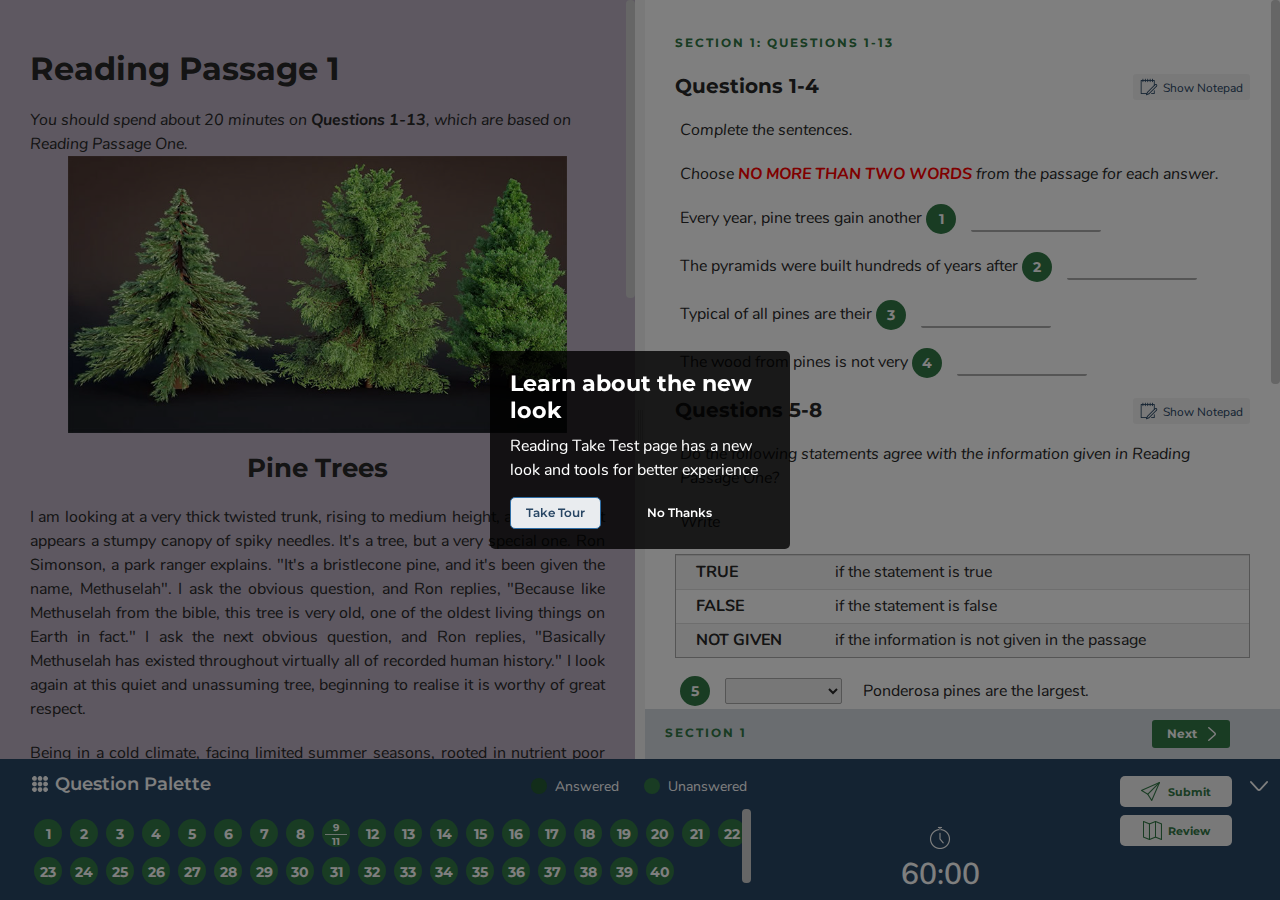
==== commit 05f770a1: "_ Update" ====
--- a/public/reading/index.html
+++ b/public/reading/index.html
@@ -21,35 +21,35 @@
 	
         function submitAnswer(){
             var count = 0
-            // document.getElementById("as_1").innerHTML = document.getElementById("q-3").value;
+            document.getElementById("as_1").innerHTML = document.getElementById("q-3").value;
             if(document.getElementById("q-3").value.trim().toLowerCase() == "growth ring".trim().toLowerCase()){
                 count= count + 1;
             }
-            // document.getElementById("as_2").innerHTML = document.getElementById("q-4").value;
+            document.getElementById("as_2").innerHTML = document.getElementById("q-4").value;
             if(document.getElementById("q-4").value.trim().toLowerCase() == "Methuselah sprouted".trim().toLowerCase()){
                 count= count + 1;
             }
-            // document.getElementById("as_3").innerHTML = document.getElementById("q-5").value;
+            document.getElementById("as_3").innerHTML = document.getElementById("q-5").value;
             if(document.getElementById("q-5").value.trim().toLowerCase() == "cones".trim().toLowerCase() || document.getElementById("q-5").value.trim().toLowerCase() == "pine cones".trim().toLowerCase()){
                 count= count + 1;
             }
-            // document.getElementById("as_4").innerHTML = document.getElementById("q-6").value;
+            document.getElementById("as_4").innerHTML = document.getElementById("q-6").value;
             if(document.getElementById("q-6").value.trim().toLowerCase() == "durable".trim().toLowerCase()){
                 count= count + 1;
             }
-            // document.getElementById("as_5").innerHTML = document.getElementById("q-7").value;
+            document.getElementById("as_5").innerHTML = document.getElementById("q-7").value;
             if(document.getElementById("q-7").value.trim().toLowerCase() == "NOT GIVEN".trim().toLowerCase()){
                 count= count + 1;
             }
-            // document.getElementById("as_6").innerHTML = document.getElementById("q-8").value;
+            document.getElementById("as_6").innerHTML = document.getElementById("q-8").value;
             if(document.getElementById("q-8").value.trim().toLowerCase() == "TRUE".trim().toLowerCase()){
                 count= count + 1;
             }
-            // document.getElementById("as_7").innerHTML = document.getElementById("q-9").value;
+            document.getElementById("as_7").innerHTML = document.getElementById("q-9").value;
             if(document.getElementById("q-9").value.trim().toLowerCase() == "FALSE".trim().toLowerCase()){
                 count= count + 1;
             }
-            // document.getElementById("as_8").innerHTML = document.getElementById("q-10").value;
+            document.getElementById("as_8").innerHTML = document.getElementById("q-10").value;
             if(document.getElementById("q-10").value.trim().toLowerCase() == "TRUE".trim().toLowerCase()){
                 count= count + 1;
             }
@@ -80,7 +80,8 @@
 					count= count + 2;
                 } else if(text.includes("A") || text.includes("C") || text.includes("D")){
 					count= count + 1;
-                }					
+                }	
+                document.getElementById("as_9").innerHTML = listRadio;				
             }
 
             var listQ12 = null
@@ -97,7 +98,7 @@
                 listQ12 = document.getElementById("Choice-4097820-D").value
             }
             if(listQ12 != null){
-                // document.getElementById("as_10").innerHTML = listQ12;
+                document.getElementById("as_10").innerHTML = listQ12;
                 if(listQ12 == "A"){
                     count= count + 1;
                 }
@@ -117,7 +118,7 @@
                 listQ13 = document.getElementById("Choice-4097821-D").value
             }
             if(listQ13 != null){
-                // document.getElementById("as_11").innerHTML = listQ13;
+                document.getElementById("as_11").innerHTML = listQ13;
                 if(listQ13 == "D"){
                     count= count + 1;
                 }
@@ -138,7 +139,7 @@
             }
            
             if(listQ14 != null){
-                // document.getElementById("as_12").innerHTML = listQ14;
+                document.getElementById("as_12").innerHTML = listQ14;
                 if(listQ14 == "B"){
                     count= count + 1;
                 }
@@ -157,7 +158,7 @@
                 listQ15 = document.getElementById("Choice-4098271-D").value
             }
             if(listQ15 != null){
-                // document.getElementById("as_13").innerHTML = listQ15;
+                document.getElementById("as_13").innerHTML = listQ15;
                 if(listQ15 == "A"){
                     count= count + 1;
                 }
@@ -177,108 +178,110 @@
                 listQ16 = document.getElementById("Choice-4098272-D").value
             }
             if(listQ16 != null){
-                // document.getElementById("as_14").innerHTML = listQ16;
+                document.getElementById("as_14").innerHTML = listQ16;
                 if(listQ16 == "D"){
                     count= count + 1;
                 }
             }
             
-            // document.getElementById("as_15").innerHTML = document.getElementById("q-17").value;
+            document.getElementById("as_15").innerHTML = document.getElementById("q-17").value;
             if(document.getElementById("q-17").value.trim().toLowerCase() == "relevant dive time".trim().toLowerCase()){
                 count= count + 1;
             }
-            // document.getElementById("as_16").innerHTML = document.getElementById("q-18").value;
+            document.getElementById("as_16").innerHTML = document.getElementById("q-18").value;
             if(document.getElementById("q-18").value.trim().toLowerCase() == "dive plan".trim().toLowerCase()){
                 count= count + 1;
             }
-            // document.getElementById("as_17").innerHTML = document.getElementById("q-19").value;
+            document.getElementById("as_17").innerHTML = document.getElementById("q-19").value;
             if(document.getElementById("q-19").value.trim().toLowerCase() == "decompression stops".trim().toLowerCase()){
                 count= count + 1;
             }
-            // document.getElementById("as_18").innerHTML = document.getElementById("q-20").value;
+            document.getElementById("as_18").innerHTML = document.getElementById("q-20").value;
             if(document.getElementById("q-20").value.trim().toLowerCase() == "guide rope".trim().toLowerCase()){
                 count= count + 1;
             }
-            // document.getElementById("as_19").innerHTML = document.getElementById("q-21").value;
+            document.getElementById("as_19").innerHTML = document.getElementById("q-21").value;
             if(document.getElementById("q-21").value.trim().toLowerCase() == "sufficient tension".trim().toLowerCase()){
                 count= count + 1;
             }
-            // document.getElementById("as_20").innerHTML = document.getElementById("q-22").value;
+            document.getElementById("as_20").innerHTML = document.getElementById("q-22").value;
             if(document.getElementById("q-22").value.trim().toLowerCase() == "one fails".trim().toLowerCase()){
                 count= count + 1;
             }
-            // document.getElementById("as_21").innerHTML = document.getElementById("q-23").value;
+            document.getElementById("as_21").innerHTML = document.getElementById("q-23").value;
             if(document.getElementById("q-23").value.trim().toLowerCase() == "equally".trim().toLowerCase()){
                 count= count + 1;
             }
-            // document.getElementById("as_22").innerHTML = document.getElementById("q-24").value;
+            document.getElementById("as_22").innerHTML = document.getElementById("q-24").value;
             if(document.getElementById("q-24").value.trim().toLowerCase() == "parted".trim().toLowerCase() || document.getElementById("q-24").value.trim().toLowerCase() == "parted company".trim().toLowerCase()){
                 count= count + 1;
             }
-            // document.getElementById("as_23").innerHTML = document.getElementById("q-25").value;
+            document.getElementById("as_23").innerHTML = document.getElementById("q-25").value;
             if(document.getElementById("q-25").value.trim().toLowerCase() == "statistics".trim().toLowerCase()){
                 count= count + 1;
             }
-            // document.getElementById("as_24").innerHTML = document.getElementById("q-26").value;
+            document.getElementById("as_24").innerHTML = document.getElementById("q-26").value;
             if(document.getElementById("q-26").value.trim().toLowerCase() == "never seen".trim().toLowerCase()){
                 count= count + 1;
             }
-            // document.getElementById("as_25").innerHTML = document.getElementById("q-27").value;
+            document.getElementById("as_25").innerHTML = document.getElementById("q-27").value;
             if(document.getElementById("q-27").value.trim().toLowerCase() == "TRUE".trim().toLowerCase()){
                 count= count + 1;
             }
-            // document.getElementById("as_26").innerHTML = document.getElementById("q-28").value;
+            document.getElementById("as_26").innerHTML = document.getElementById("q-28").value;
             if(document.getElementById("q-28").value.trim().toLowerCase() == "NOT GIVEN".trim().toLowerCase()){
                 count= count + 1;
             }
-            // document.getElementById("as_27").innerHTML = document.getElementById("q-29").value;
+            document.getElementById("as_27").innerHTML = document.getElementById("q-29").value;
             if(document.getElementById("q-29").value.trim().toLowerCase() == "TRUE".trim().toLowerCase()){
                 count= count + 1;
             }
-            // document.getElementById("as_28").innerHTML = document.getElementById("q-30").value;
+            document.getElementById("as_28").innerHTML = document.getElementById("q-30").value;
             if(document.getElementById("q-30").value.trim().toLowerCase() == "TRUE".trim().toLowerCase()){
                 count= count + 1;
             }
-            // document.getElementById("as_29").innerHTML = document.getElementById("q-31").value;
+            document.getElementById("as_29").innerHTML = document.getElementById("q-31").value;
             if(document.getElementById("q-31").value.trim().toLowerCase() == "FALSE".trim().toLowerCase()){
                 count= count + 1;
             }
-            // document.getElementById("as_30").innerHTML = document.getElementById("q-32").value;
+            document.getElementById("as_30").innerHTML = document.getElementById("q-32").value;
             if(document.getElementById("q-32").value.trim().toLowerCase() == "high moral standing".trim().toLowerCase()){
                 count= count + 1;
             }
-            // document.getElementById("as_31").innerHTML = document.getElementById("q-33").value;
+            document.getElementById("as_31").innerHTML = document.getElementById("q-33").value;
             if(document.getElementById("q-33").value.trim().toLowerCase() == "parole officer".trim().toLowerCase()){
                 count= count + 1;
             }
-            // document.getElementById("as_32").innerHTML = document.getElementById("q-34").value;
+            document.getElementById("as_32").innerHTML = document.getElementById("q-34").value;
             if(document.getElementById("q-34").value.trim().toLowerCase() == "regulatory condition".trim().toLowerCase()){
                 count= count + 1;
             }
-            // document.getElementById("as_33").innerHTML = document.getElementById("q-35").value;
+            document.getElementById("as_33").innerHTML = document.getElementById("q-35").value;
             if(document.getElementById("q-35").value.trim().toLowerCase() == "parole violation hearing".trim().toLowerCase()){
                 count= count + 1;
             }
-            // document.getElementById("as_34").innerHTML = document.getElementById("q-36").value;
+            document.getElementById("as_34").innerHTML = document.getElementById("q-36").value;
             if(document.getElementById("q-36").value.trim().toLowerCase() == "criminal recidivism".trim().toLowerCase()){
                 count= count + 1;
             }
-            // document.getElementById("as_35").innerHTML = document.getElementById("q-37").value;
+            document.getElementById("as_35").innerHTML = document.getElementById("q-37").value;
             if(document.getElementById("q-37").value.trim().toLowerCase() == "system cracking".trim().toLowerCase()){
                 count= count + 1;
             }
-            // document.getElementById("as_36").innerHTML = document.getElementById("q-38").value;
+            document.getElementById("as_36").innerHTML = document.getElementById("q-38").value;
             if(document.getElementById("q-38").value.trim().toLowerCase() == "probation".trim().toLowerCase()){
                 count= count + 1;
             }
-            // document.getElementById("as_37").innerHTML = document.getElementById("q-39").value;
+            document.getElementById("as_37").innerHTML = document.getElementById("q-39").value;
             if(document.getElementById("q-39").value.trim().toLowerCase() == "curfew".trim().toLowerCase() || document.getElementById("q-39").value.trim().toLowerCase() == "a curfew".trim().toLowerCase()){
                 count= count + 1;
             }
-            // document.getElementById("as_38").innerHTML = document.getElementById("q-40").value;
+            document.getElementById("as_38").innerHTML = document.getElementById("q-40").value;
             if(document.getElementById("q-40").value.trim().toLowerCase() == "good time".trim().toLowerCase()){
                 count= count + 1;
             }
+			
+			document.getElementById("count").innerHTML = count;
 
             var url_string = window.location.href; //window.location.href
             var url = new URL(url_string);
@@ -647,7 +650,7 @@
     <div id="overlay-region" class="">&nbsp;</div>
     <div id="overlay-menu"></div><a href="#main-content" class="visually-hidden focusable"> Skip to main content</a>
     <div class="dialog-off-canvas-main-canvas" data-off-canvas-main-canvas>
-        <div class="region region-header-question">
+        <div class="region region-header-question" style="display: none">
             <section id="block-headerquestion" class="block block-iot-ielts block-headerquestion clearfix">
                 <nav class="menu-res menu-res-reading hidden-lg hidden-md">
                     <div class="msr-menu clearfix">
@@ -995,7 +998,7 @@
                         </div>
                     </div>
                 </div>
-                <div class="testing reading-box api">
+                <div class="testing reading-box api" style="top:0">
                     <div id="slpit-one" class="split split-item">
                         <div style="background-color: #d6e4da; height:0;">
                             <div id="context-menu" class="context-menu" style="position: relative;display: none;width: 180px;">
@@ -1933,13 +1936,9 @@
         <div class="modal-dialog modal-auto modal-profile">
             <div class=""> <i class="ion-android-close close-modal" data-dismiss="modal" aria-label="Close"> </i>
                 <h2 class="modal-caption" id="answer" style="text-align: center"></h2>
-                <div class="reading-footer">
-                    <div class="rfc-button" style="padding:10px"> 
-                            <a class="link-popup-login submit-btn-test submit" href="/">Back home </a>
-                    </div>
-                </div>
-                <!-- <div class="login-box account clearfix">
-                     <div class="error-message main"></div>
+
+                <div class="login-box account clearfix">
+                     <!-- <div class="error-message main"></div>
                     <div class="login-left">
                         <form id="user-login" method="post">
                             <div class="login-feild">
@@ -1981,7 +1980,7 @@
                         </form>
                     </div>
                     <div class="clearfix"></div> -->
-                    <!-- <table class="table">
+                    <table class="table">
                         <thead>
                           <tr>
                             <th scope="col">Question</th>
@@ -2188,7 +2187,12 @@
                         <p class="footerTableTxt" style="display: inline-block;font-size: 11px;color: red;" scope="row">Total number of correct answers:</p>
                         <p class="footerTableNumber" style="display: inline-block;font-size: 11px;color: red;" id="count"></p>
                     </div>
-                </div> -->
+                </div> 
+                <div class="reading-footer" style="bottom: -15px">
+                    <div class="rfc-button" style="padding:10px"> 
+                            <a class="link-popup-login submit-btn-test submit" href="/">Back home </a>
+                    </div>
+                </div>
                 <!-- <div class="create-acc-link">
                     <p>Don't have an account? <a class="link-popup-register" data-target="#modal-register-pop" data-toggle="modal" href="#"> Create one now!</a></p>
                 </div>
